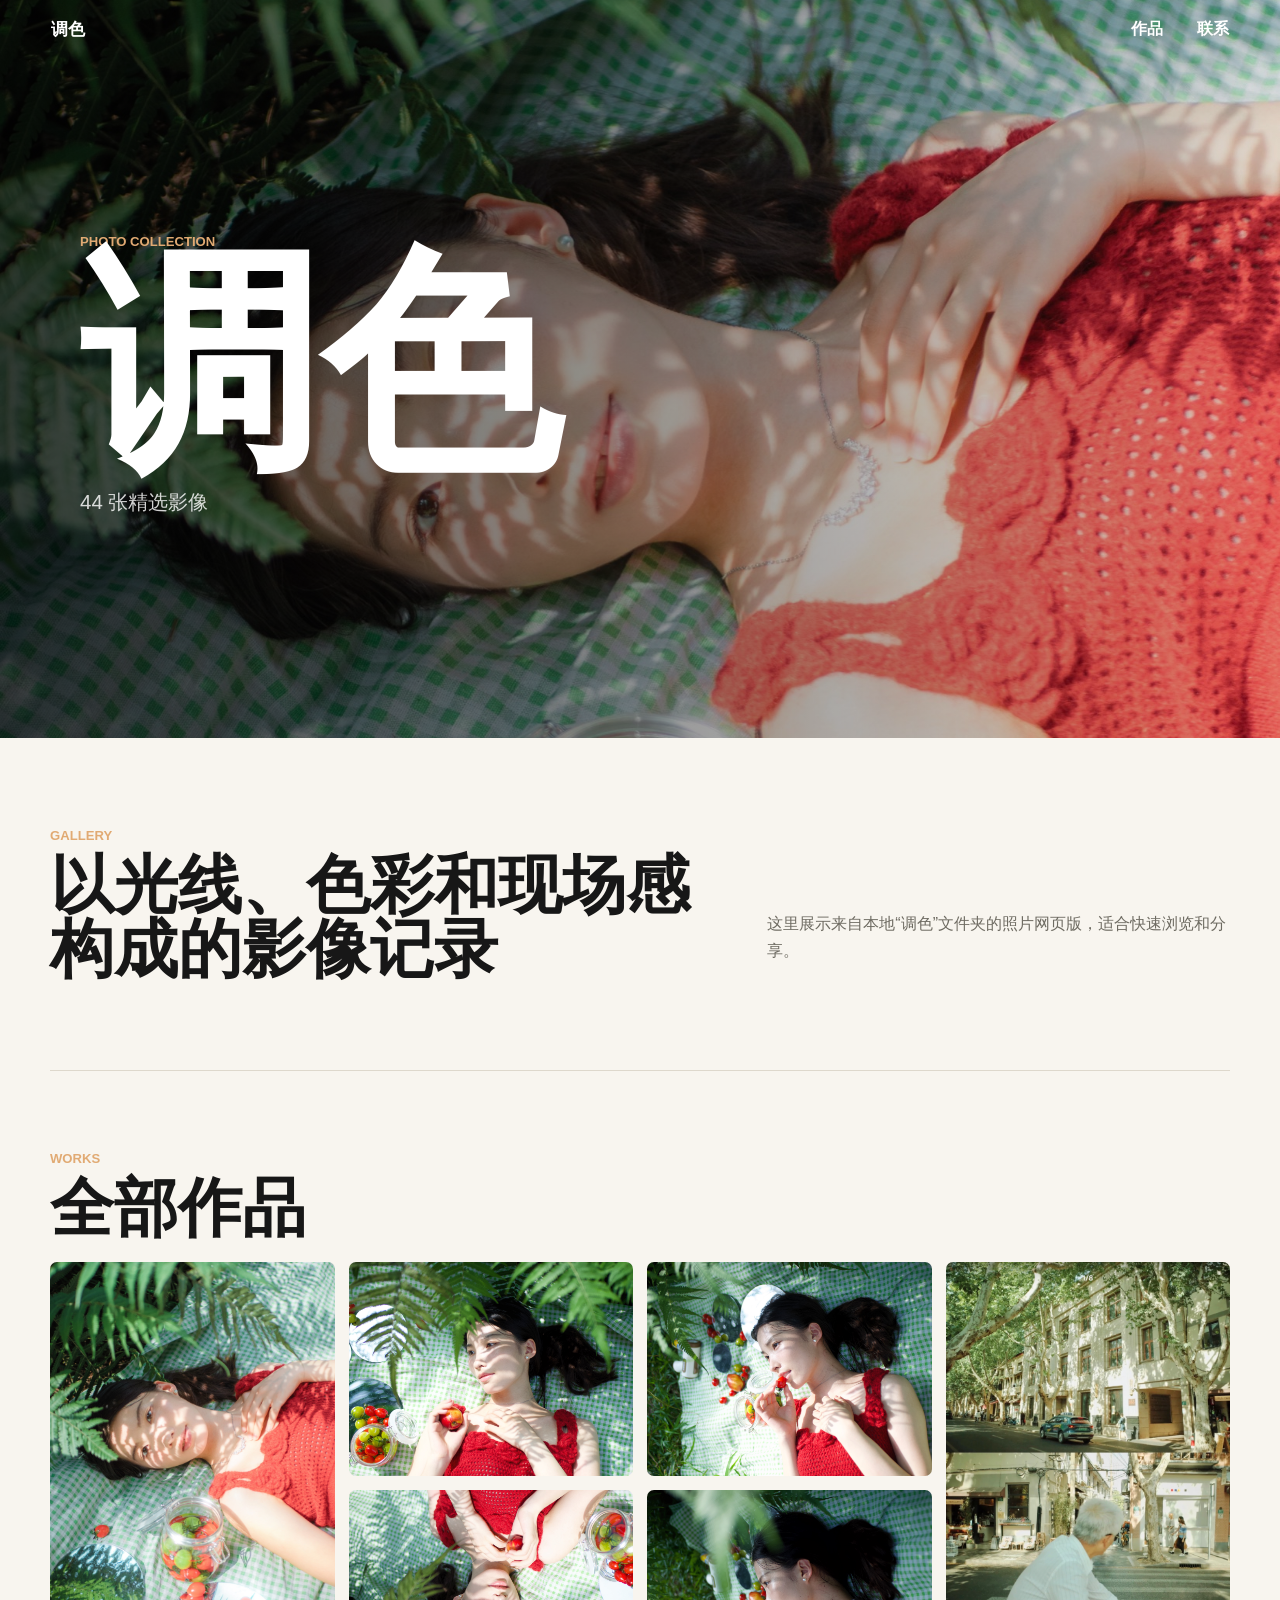
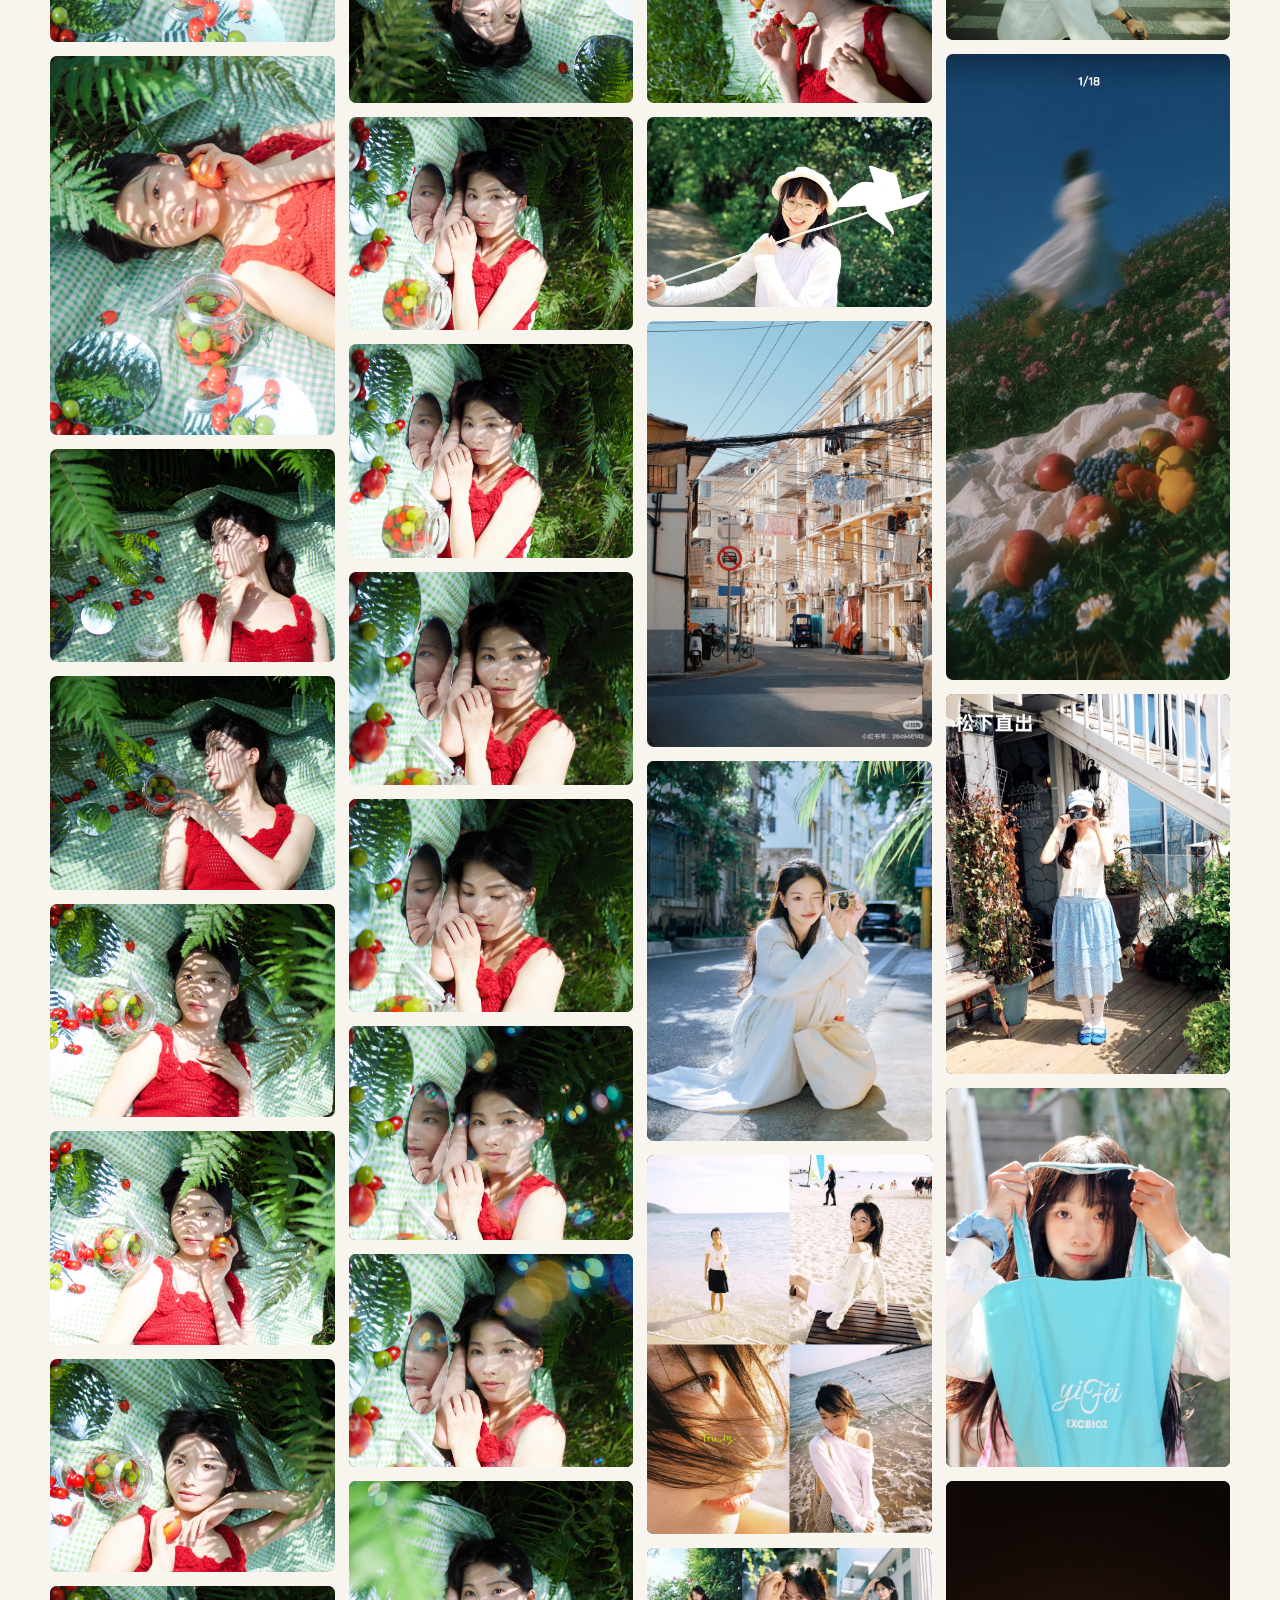
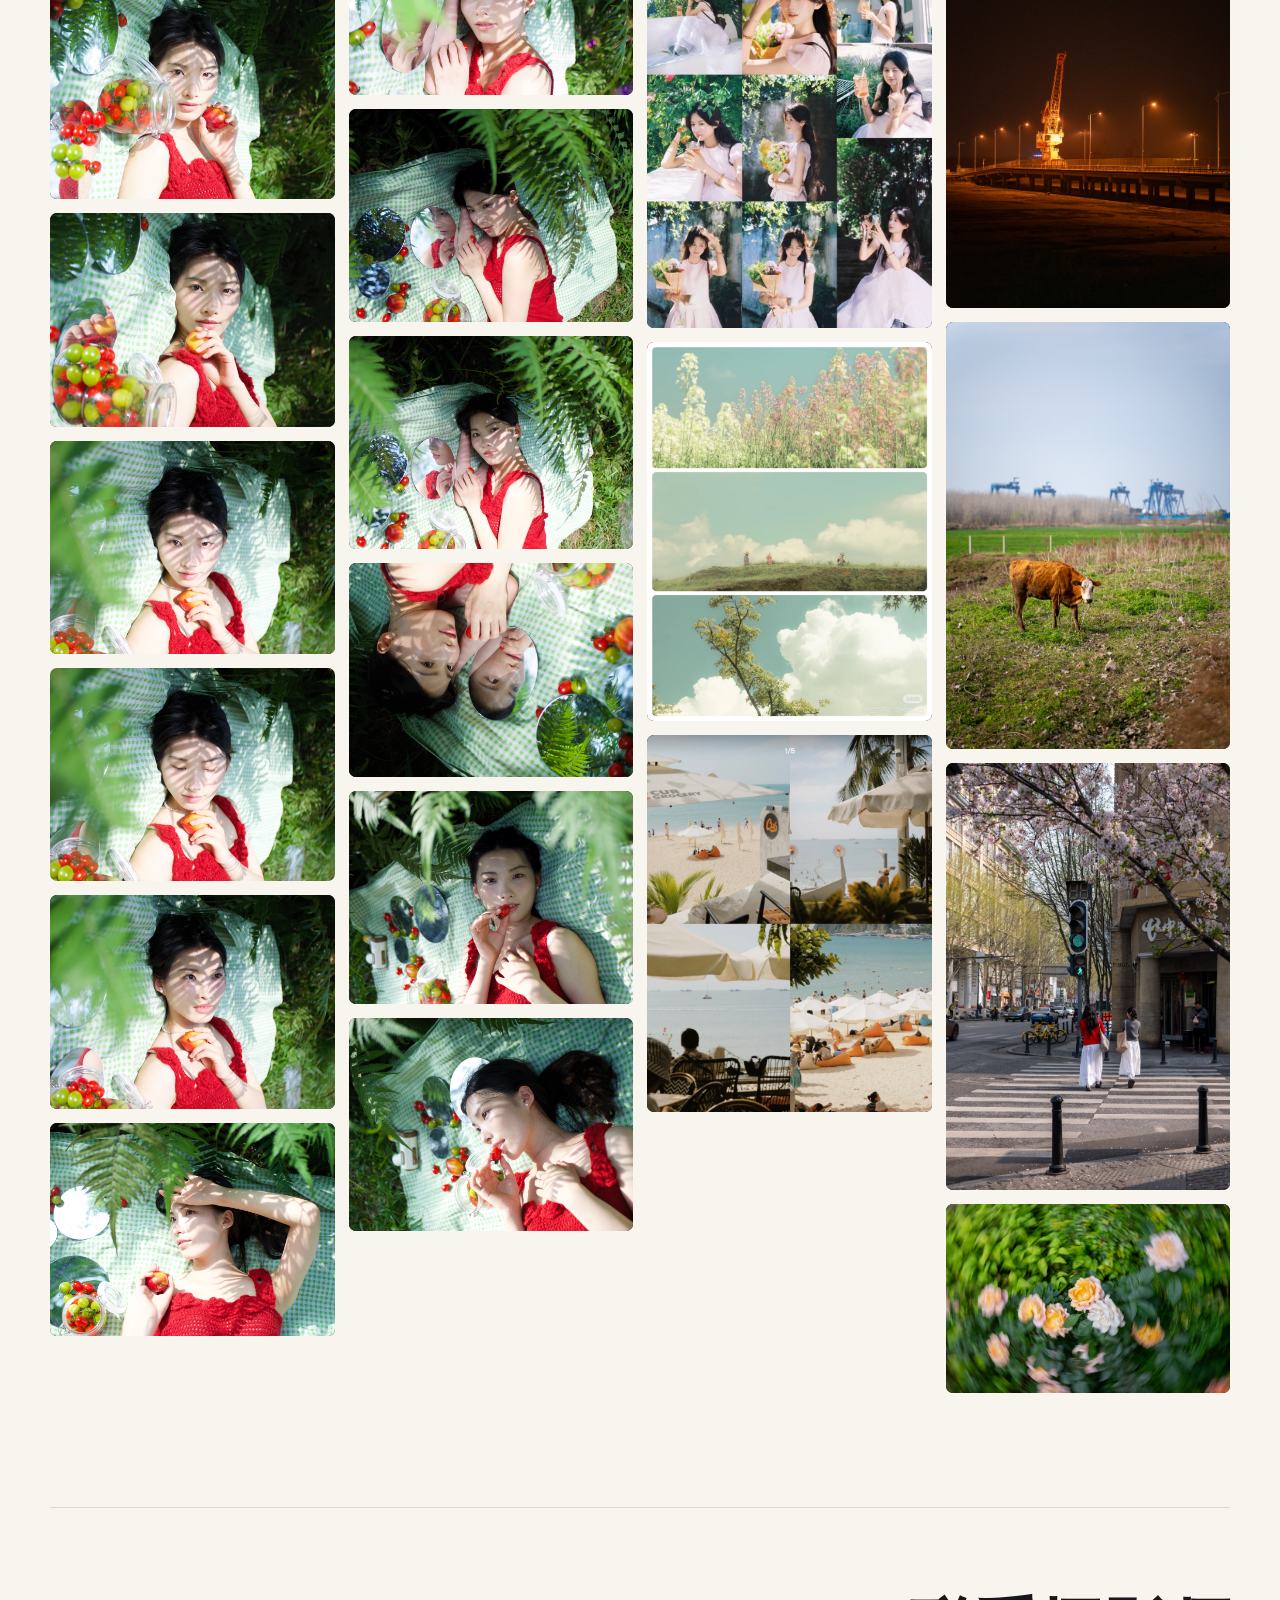
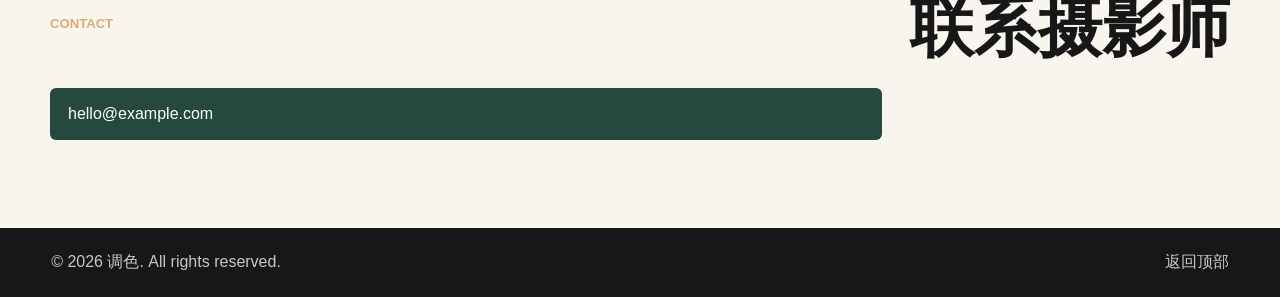
==== index.html @ 472e48ae "Publish tiaose gallery" ====
<!doctype html>
<html lang="zh-CN">
  <head>
    <meta charset="utf-8">
    <meta name="viewport" content="width=device-width, initial-scale=1">
    <meta name="description" content="调色摄影作品相册。">
    <title>调色 | 摄影作品相册</title>
    <link rel="stylesheet" href="style.css">
  </head>
  <body>
    <header class="site-header">
      <a class="brand" href="#top">调色</a>
      <nav aria-label="主导航">
        <a href="#gallery">作品</a>
        <a href="#contact">联系</a>
      </nav>
    </header>

    <main id="top">
      <section class="hero">
        <img src="photos/photo-001.jpg" alt="调色摄影作品封面">
        <div class="hero-overlay"></div>
        <div class="hero-copy">
          <p>Photo Collection</p>
          <h1>调色</h1>
          <span>44 张精选影像</span>
        </div>
      </section>

      <section class="intro">
        <div>
          <p class="kicker">Gallery</p>
          <h2>以光线、色彩和现场感构成的影像记录</h2>
        </div>
        <p>这里展示来自本地“调色”文件夹的照片网页版，适合快速浏览和分享。</p>
      </section>

      <section class="gallery-section" id="gallery" aria-labelledby="gallery-title">
        <div class="section-heading">
          <p class="kicker">Works</p>
          <h2 id="gallery-title">全部作品</h2>
        </div>
        <div class="gallery" data-gallery></div>
      </section>

      <section class="contact" id="contact">
        <p class="kicker">Contact</p>
        <h2>联系摄影师</h2>
        <a href="mailto:hello@example.com">hello@example.com</a>
      </section>
    </main>

    <footer>
      <p>© 2026 调色. All rights reserved.</p>
      <a href="#top">返回顶部</a>
    </footer>

    <dialog class="lightbox" data-lightbox>
      <button class="lightbox-close" type="button" data-close aria-label="关闭">×</button>
      <button class="lightbox-nav lightbox-prev" type="button" data-prev aria-label="上一张">‹</button>
      <img data-lightbox-image src="photos/photo-001.jpg" alt="">
      <button class="lightbox-nav lightbox-next" type="button" data-next aria-label="下一张">›</button>
      <p data-lightbox-caption>作品 01 / 44</p>
    </dialog>

    <script src="script.js"></script>
  </body>
</html>
---- style.css ----
:root {
  --ink: #171717;
  --paper: #f8f5ef;
  --muted: #6e6b62;
  --line: #ded8cc;
  --white: #ffffff;
  --accent: #b45f2a;
  --deep: #25493f;
}

* {
  box-sizing: border-box;
}

html {
  scroll-behavior: smooth;
}

body {
  margin: 0;
  color: var(--ink);
  background: var(--paper);
  font-family: -apple-system, BlinkMacSystemFont, "Segoe UI", "PingFang SC", "Microsoft YaHei", sans-serif;
}

body.is-locked {
  overflow: hidden;
}

img {
  display: block;
  width: 100%;
}

a {
  color: inherit;
  text-decoration: none;
}

.site-header {
  position: fixed;
  top: 0;
  left: 0;
  z-index: 20;
  display: flex;
  align-items: center;
  justify-content: space-between;
  width: 100%;
  padding: 18px clamp(18px, 4vw, 54px);
  color: var(--white);
}

.brand {
  font-size: 1.05rem;
  font-weight: 850;
}

nav {
  display: flex;
  gap: clamp(18px, 3vw, 34px);
  font-weight: 750;
}

.hero {
  position: relative;
  min-height: 82svh;
  overflow: hidden;
  color: var(--white);
  isolation: isolate;
}

.hero img,
.hero-overlay {
  position: absolute;
  inset: 0;
  height: 100%;
}

.hero img {
  z-index: -2;
  object-fit: cover;
  object-position: center 35%;
}

.hero-overlay {
  z-index: -1;
  background: linear-gradient(90deg, rgba(0, 0, 0, 0.72), rgba(0, 0, 0, 0.1));
}

.hero-copy {
  width: min(1120px, calc(100% - 36px));
  margin: 0 auto;
  padding: 26svh 0 80px;
}

.hero-copy p,
.kicker {
  margin: 0 0 10px;
  color: #e1aa73;
  font-size: 0.82rem;
  font-weight: 850;
  letter-spacing: 0;
  text-transform: uppercase;
}

.hero h1 {
  margin: 0;
  font-size: clamp(4.5rem, 19vw, 15rem);
  line-height: 0.88;
  letter-spacing: 0;
}

.hero-copy span {
  display: inline-block;
  margin-top: 18px;
  color: rgba(255, 255, 255, 0.82);
  font-size: clamp(1rem, 2vw, 1.28rem);
}

.intro,
.gallery-section,
.contact {
  width: min(1180px, calc(100% - 36px));
  margin: 0 auto;
}

.intro {
  display: grid;
  grid-template-columns: minmax(0, 0.9fr) minmax(280px, 0.65fr);
  gap: clamp(28px, 6vw, 90px);
  align-items: end;
  padding: clamp(48px, 7vw, 90px) 0;
  border-bottom: 1px solid var(--line);
}

h2 {
  margin: 0;
  font-size: clamp(2rem, 5vw, 4.4rem);
  line-height: 1;
  letter-spacing: 0;
}

.intro > p,
.contact a {
  color: var(--muted);
  font-size: 1rem;
  line-height: 1.7;
}

.section-heading {
  padding: clamp(46px, 7vw, 80px) 0 22px;
}

.gallery {
  columns: 4 220px;
  column-gap: 14px;
  padding-bottom: clamp(54px, 8vw, 100px);
}

.photo {
  display: inline-block;
  width: 100%;
  margin: 0 0 14px;
  padding: 0;
  overflow: hidden;
  background: var(--ink);
  border: 0;
  border-radius: 7px;
  cursor: zoom-in;
}

.photo img {
  height: auto;
  transition: opacity 180ms ease, transform 360ms ease;
}

.photo:hover img,
.photo:focus-visible img {
  opacity: 0.84;
  transform: scale(1.025);
}

.contact {
  display: grid;
  grid-template-columns: minmax(0, 1fr) auto;
  gap: 28px;
  align-items: center;
  padding: clamp(48px, 7vw, 88px) 0;
  border-top: 1px solid var(--line);
}

.contact a {
  padding: 12px 18px;
  color: var(--white);
  background: var(--deep);
  border-radius: 6px;
}

footer {
  display: flex;
  justify-content: space-between;
  gap: 18px;
  padding: 24px clamp(18px, 4vw, 54px);
  color: rgba(255, 255, 255, 0.76);
  background: var(--ink);
}

footer p {
  margin: 0;
}

.lightbox {
  position: fixed;
  inset: 0;
  width: 100%;
  height: 100%;
  max-width: none;
  max-height: none;
  padding: 70px clamp(14px, 4vw, 48px) 40px;
  color: var(--white);
  background: rgba(14, 14, 14, 0.96);
  border: 0;
}

.lightbox::backdrop {
  background: rgba(0, 0, 0, 0.92);
}

.lightbox img {
  width: auto;
  max-width: 100%;
  max-height: 76svh;
  margin: 0 auto;
  object-fit: contain;
  border-radius: 6px;
}

.lightbox p {
  margin: 14px 0 0;
  color: rgba(255, 255, 255, 0.78);
  text-align: center;
}

.lightbox-close,
.lightbox-nav {
  position: absolute;
  display: inline-flex;
  align-items: center;
  justify-content: center;
  color: var(--white);
  background: rgba(255, 255, 255, 0.1);
  border: 1px solid rgba(255, 255, 255, 0.28);
  cursor: pointer;
}

.lightbox-close {
  top: 18px;
  right: 18px;
  width: 44px;
  height: 44px;
  border-radius: 50%;
  font-size: 2rem;
}

.lightbox-nav {
  top: 50%;
  width: 54px;
  height: 54px;
  border-radius: 50%;
  font-size: 3rem;
  transform: translateY(-50%);
}

.lightbox-prev {
  left: 18px;
}

.lightbox-next {
  right: 18px;
}

@media (max-width: 760px) {
  .site-header {
    padding-top: 14px;
  }

  nav {
    gap: 16px;
  }

  .hero {
    min-height: 76svh;
  }

  .hero-copy {
    padding-top: 26svh;
  }

  .intro,
  .contact {
    grid-template-columns: 1fr;
  }

  .contact a {
    display: inline-flex;
    justify-content: center;
  }

  footer {
    display: block;
  }

  footer a {
    display: inline-block;
    margin-top: 8px;
  }
}

@media (max-width: 520px) {
  .hero h1 {
    font-size: clamp(4rem, 25vw, 7rem);
  }

  .lightbox {
    padding-right: 10px;
    padding-left: 10px;
  }

  .lightbox-nav {
    width: 42px;
    height: 42px;
    font-size: 2.3rem;
  }
}
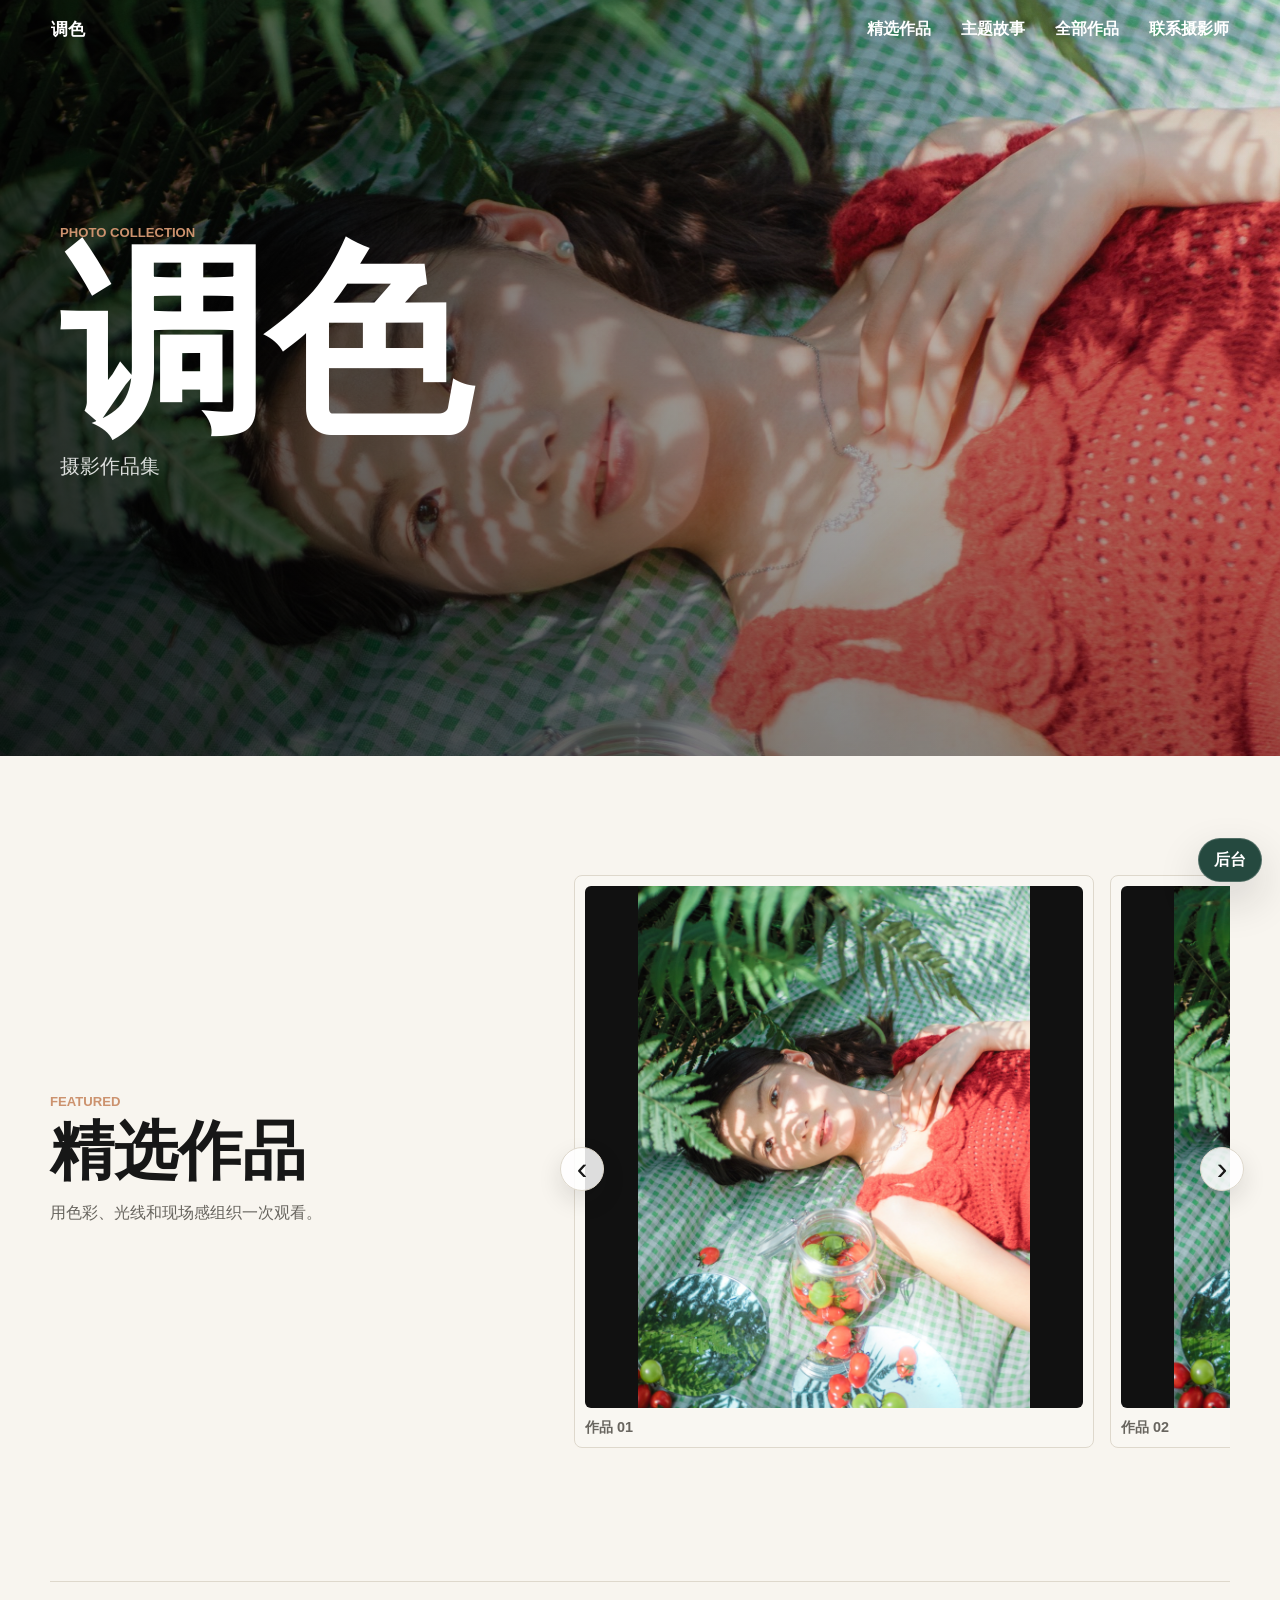
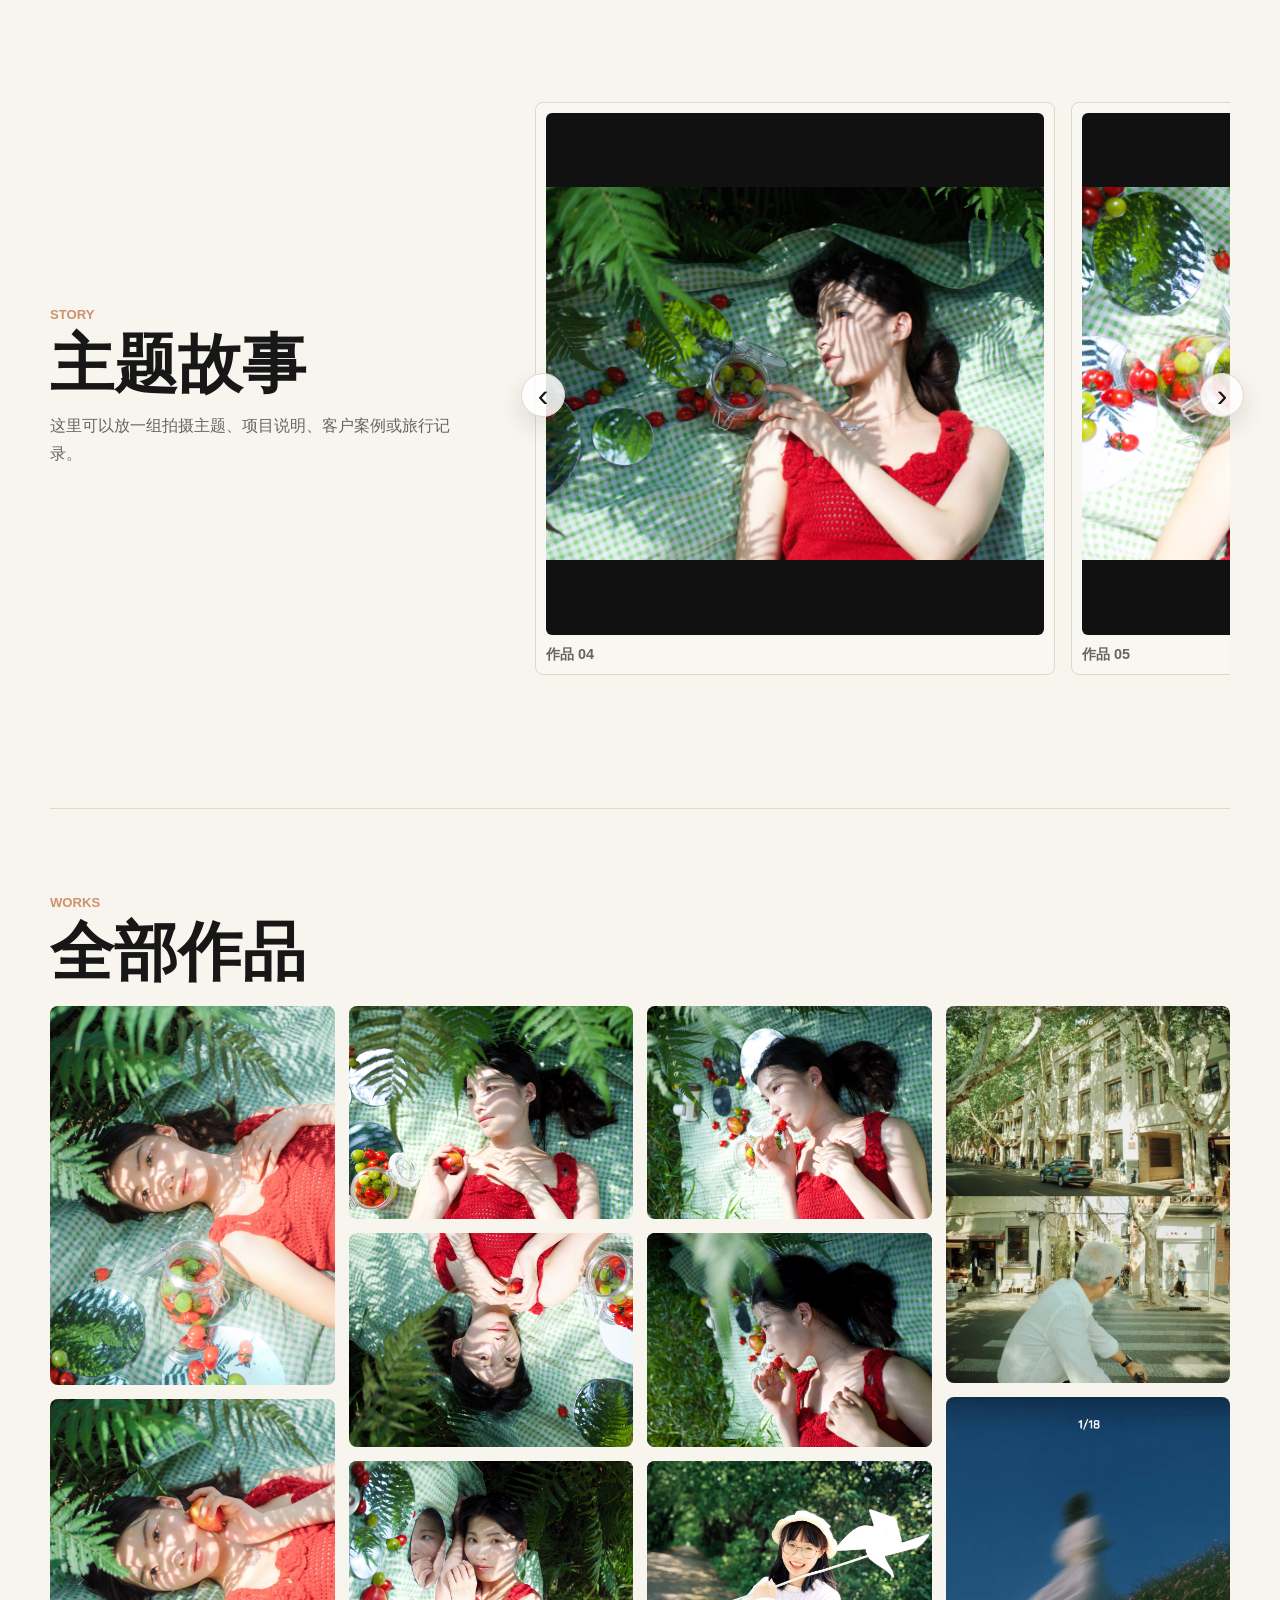
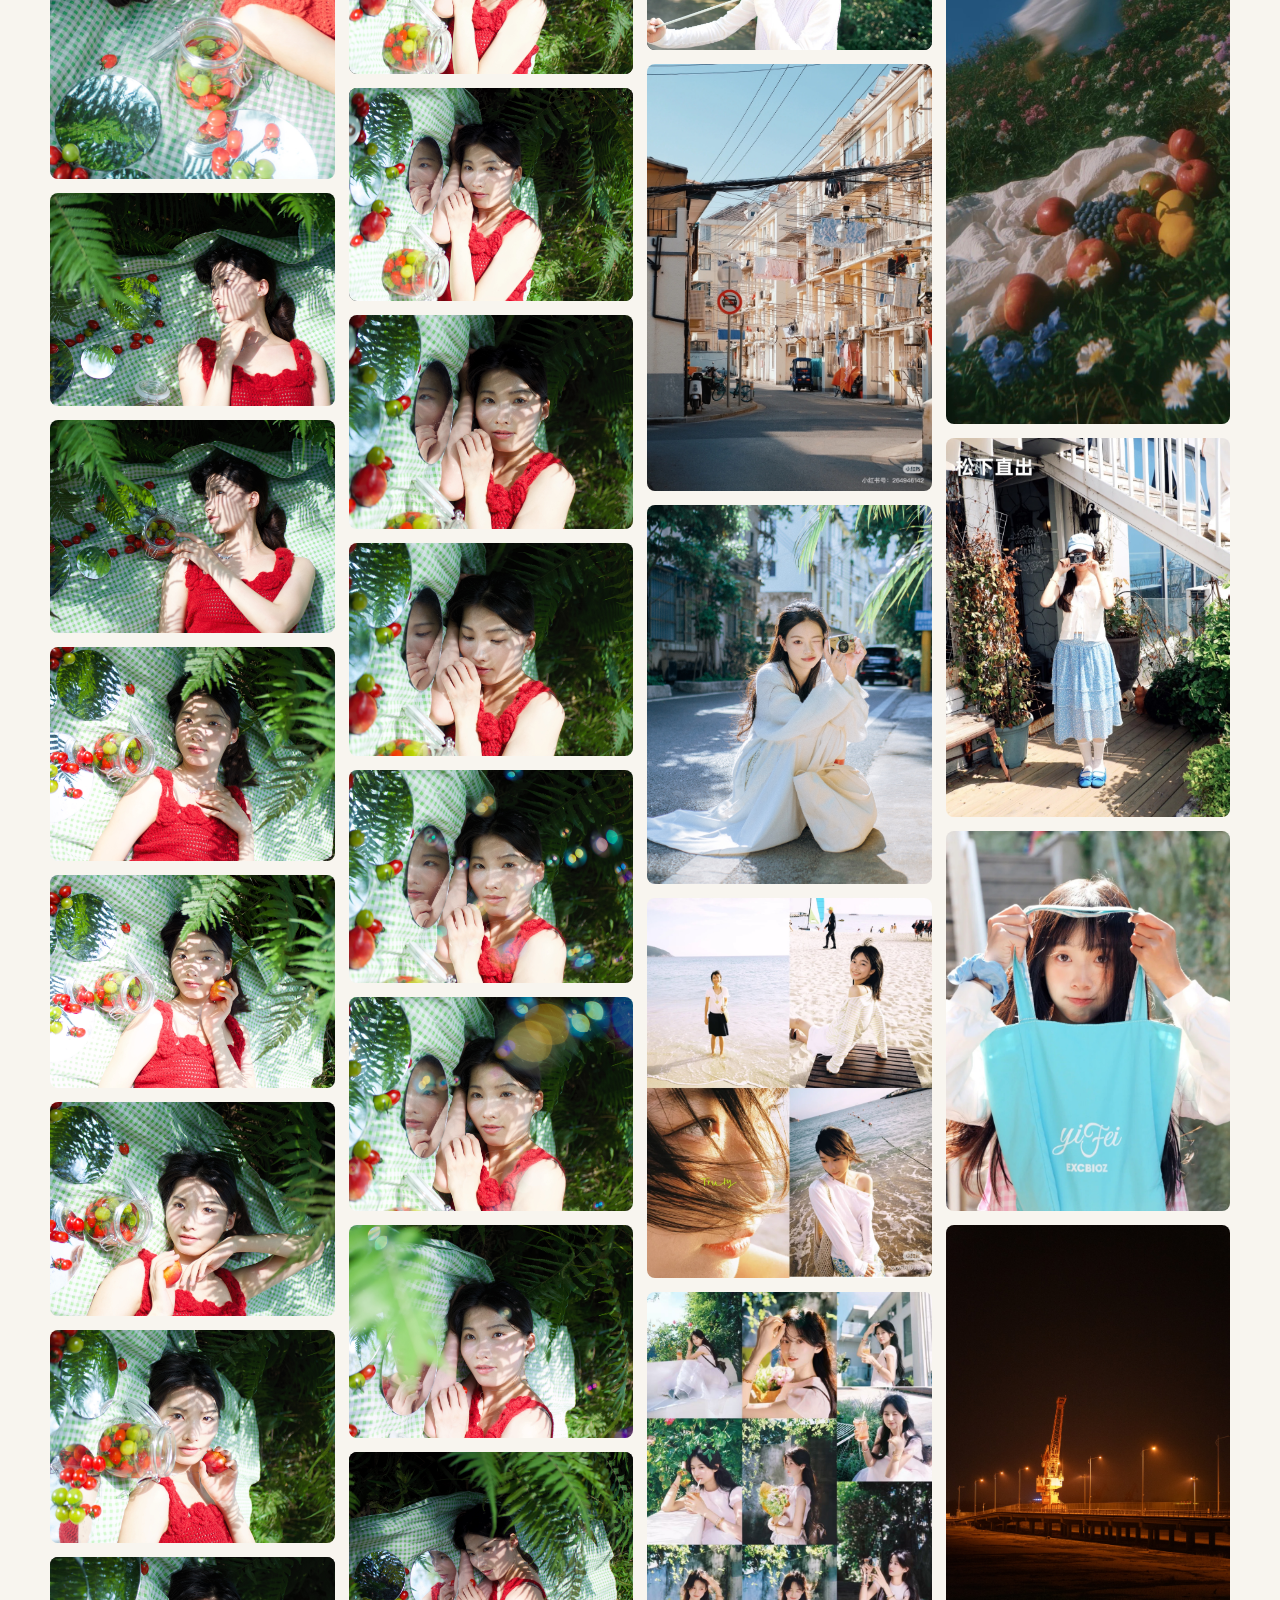
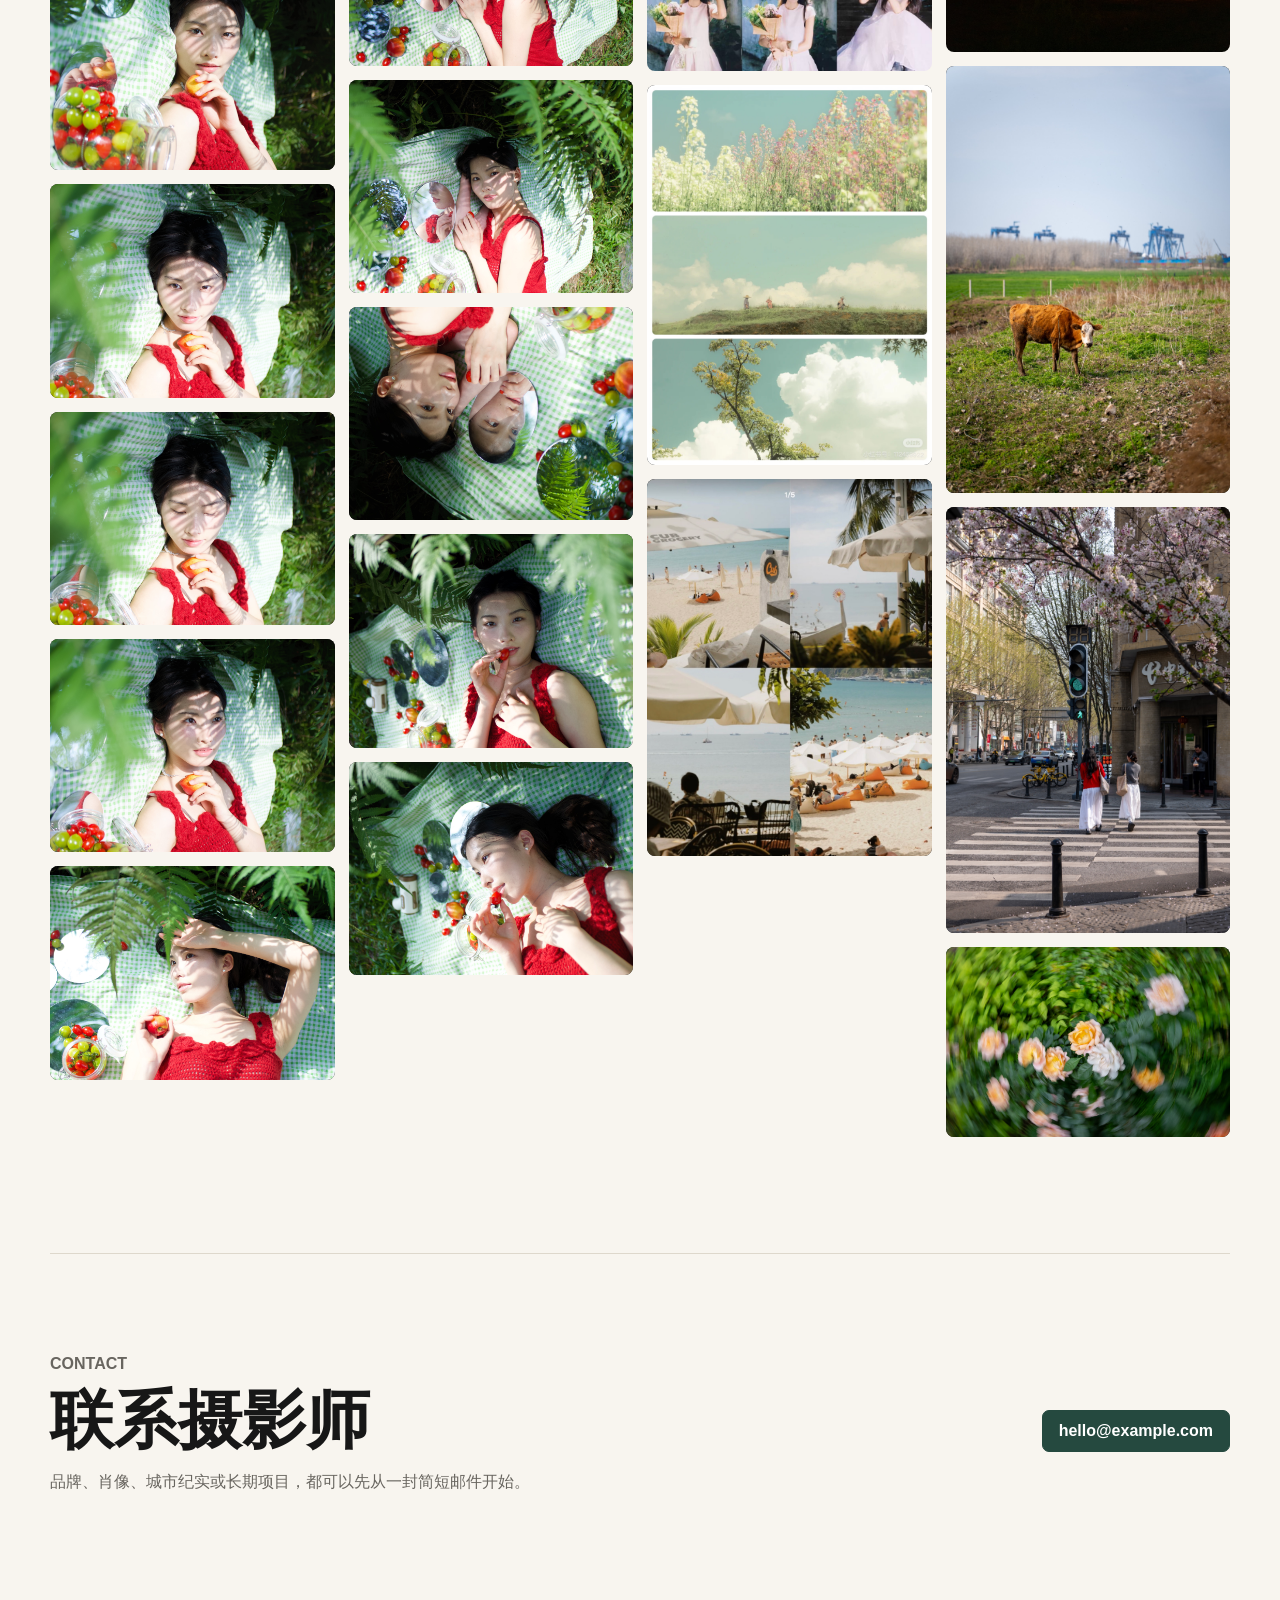
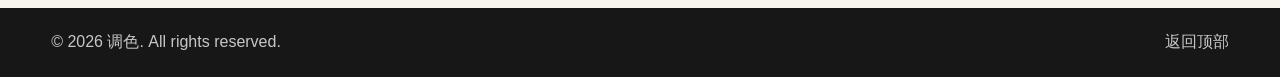
==== commit fd4083db: "Add Decap CMS editing backend" ====
--- a/index.html
+++ b/index.html
@@ -3,66 +3,38 @@
   <head>
     <meta charset="utf-8">
     <meta name="viewport" content="width=device-width, initial-scale=1">
-    <meta name="description" content="调色摄影作品相册。">
-    <title>调色 | 摄影作品相册</title>
+    <meta name="description" content="摄影作品集。">
+    <title>调色 | 摄影作品集</title>
+    <link rel="icon" href="favicon.svg" type="image/svg+xml">
     <link rel="stylesheet" href="style.css">
   </head>
   <body>
-    <header class="site-header">
-      <a class="brand" href="#top">调色</a>
-      <nav aria-label="主导航">
-        <a href="#gallery">作品</a>
-        <a href="#contact">联系</a>
-      </nav>
+    <header class="site-header" data-header>
+      <a class="brand" href="#top" data-brand>调色</a>
+      <nav data-nav aria-label="主导航"></nav>
     </header>
 
     <main id="top">
-      <section class="hero">
-        <img src="photos/photo-001.jpg" alt="调色摄影作品封面">
-        <div class="hero-overlay"></div>
-        <div class="hero-copy">
-          <p>Photo Collection</p>
-          <h1>调色</h1>
-          <span>44 张精选影像</span>
-        </div>
-      </section>
-
-      <section class="intro">
-        <div>
-          <p class="kicker">Gallery</p>
-          <h2>以光线、色彩和现场感构成的影像记录</h2>
-        </div>
-        <p>这里展示来自本地“调色”文件夹的照片网页版，适合快速浏览和分享。</p>
-      </section>
-
-      <section class="gallery-section" id="gallery" aria-labelledby="gallery-title">
-        <div class="section-heading">
-          <p class="kicker">Works</p>
-          <h2 id="gallery-title">全部作品</h2>
-        </div>
-        <div class="gallery" data-gallery></div>
-      </section>
-
-      <section class="contact" id="contact">
-        <p class="kicker">Contact</p>
-        <h2>联系摄影师</h2>
-        <a href="mailto:hello@example.com">hello@example.com</a>
-      </section>
+      <section class="hero" data-hero></section>
+      <div data-sections></div>
     </main>
 
-    <footer>
-      <p>© 2026 调色. All rights reserved.</p>
+    <footer class="site-footer">
+      <p data-footer>© 2026 调色. All rights reserved.</p>
       <a href="#top">返回顶部</a>
     </footer>
 
+    <a class="edit-fab" href="admin/" rel="nofollow">后台</a>
+
     <dialog class="lightbox" data-lightbox>
-      <button class="lightbox-close" type="button" data-close aria-label="关闭">×</button>
+      <button class="lightbox-close" type="button" data-close-lightbox aria-label="关闭">×</button>
       <button class="lightbox-nav lightbox-prev" type="button" data-prev aria-label="上一张">‹</button>
       <img data-lightbox-image src="photos/photo-001.jpg" alt="">
       <button class="lightbox-nav lightbox-next" type="button" data-next aria-label="下一张">›</button>
-      <p data-lightbox-caption>作品 01 / 44</p>
+      <p data-lightbox-caption>作品 01</p>
     </dialog>
 
+    <script src="photos.js"></script>
     <script src="script.js"></script>
   </body>
 </html>
--- a/style.css
+++ b/style.css
@@ -1,11 +1,12 @@
 :root {
   --ink: #171717;
   --paper: #f8f5ef;
-  --muted: #6e6b62;
+  --muted: #68655f;
   --line: #ded8cc;
   --white: #ffffff;
   --accent: #b45f2a;
   --deep: #25493f;
+  --shadow: 0 18px 44px rgba(23, 23, 23, 0.16);
 }
 
 * {
@@ -35,6 +36,13 @@
 a {
   color: inherit;
   text-decoration: none;
+}
+
+button,
+input,
+textarea,
+select {
+  font: inherit;
 }
 
 .site-header {
@@ -48,6 +56,14 @@
   width: 100%;
   padding: 18px clamp(18px, 4vw, 54px);
   color: var(--white);
+  transition: background 180ms ease, color 180ms ease, box-shadow 180ms ease;
+}
+
+.site-header.is-solid {
+  color: var(--ink);
+  background: rgba(248, 245, 239, 0.92);
+  box-shadow: 0 1px 0 rgba(23, 23, 23, 0.08);
+  backdrop-filter: blur(14px);
 }
 
 .brand {
@@ -57,13 +73,15 @@
 
 nav {
   display: flex;
-  gap: clamp(18px, 3vw, 34px);
+  flex-wrap: wrap;
+  justify-content: flex-end;
+  gap: clamp(14px, 2.4vw, 30px);
   font-weight: 750;
 }
 
 .hero {
   position: relative;
-  min-height: 82svh;
+  min-height: 84svh;
   overflow: hidden;
   color: var(--white);
   isolation: isolate;
@@ -84,19 +102,21 @@
 
 .hero-overlay {
   z-index: -1;
-  background: linear-gradient(90deg, rgba(0, 0, 0, 0.72), rgba(0, 0, 0, 0.1));
+  background:
+    linear-gradient(90deg, rgba(0, 0, 0, 0.74), rgba(0, 0, 0, 0.18) 62%, rgba(0, 0, 0, 0.04)),
+    linear-gradient(0deg, rgba(0, 0, 0, 0.38), rgba(0, 0, 0, 0));
 }
 
 .hero-copy {
-  width: min(1120px, calc(100% - 36px));
+  width: min(1160px, calc(100% - 36px));
   margin: 0 auto;
-  padding: 26svh 0 80px;
+  padding: 25svh 0 78px;
 }
 
 .hero-copy p,
 .kicker {
   margin: 0 0 10px;
-  color: #e1aa73;
+  color: color-mix(in srgb, var(--accent) 68%, white);
   font-size: 0.82rem;
   font-weight: 850;
   letter-spacing: 0;
@@ -104,99 +124,245 @@
 }
 
 .hero h1 {
+  max-width: 10ch;
   margin: 0;
-  font-size: clamp(4.5rem, 19vw, 15rem);
-  line-height: 0.88;
+  font-size: clamp(4.3rem, 16vw, 13rem);
+  line-height: 0.9;
   letter-spacing: 0;
 }
 
 .hero-copy span {
   display: inline-block;
+  max-width: 680px;
   margin-top: 18px;
-  color: rgba(255, 255, 255, 0.82);
+  color: rgba(255, 255, 255, 0.84);
   font-size: clamp(1rem, 2vw, 1.28rem);
 }
 
-.intro,
+.content-section,
 .gallery-section,
-.contact {
+.contact-section,
+.story-band {
   width: min(1180px, calc(100% - 36px));
   margin: 0 auto;
 }
 
-.intro {
-  display: grid;
-  grid-template-columns: minmax(0, 0.9fr) minmax(280px, 0.65fr);
-  gap: clamp(28px, 6vw, 90px);
-  align-items: end;
-  padding: clamp(48px, 7vw, 90px) 0;
-  border-bottom: 1px solid var(--line);
-}
-
-h2 {
+.content-section {
+  display: grid;
+  grid-template-columns: minmax(0, 0.75fr) minmax(0, 1.1fr);
+  gap: clamp(26px, 6vw, 78px);
+  align-items: center;
+  padding: clamp(60px, 9vw, 120px) 0;
+}
+
+.section-copy h2,
+.section-heading h2,
+.story-copy h2,
+.contact-section h2 {
   margin: 0;
-  font-size: clamp(2rem, 5vw, 4.4rem);
+  font-size: clamp(2.1rem, 5vw, 4.8rem);
   line-height: 1;
   letter-spacing: 0;
 }
 
-.intro > p,
-.contact a {
+.section-copy p:last-child,
+.section-heading p:last-child,
+.story-copy p:last-child,
+.contact-section p {
   color: var(--muted);
   font-size: 1rem;
-  line-height: 1.7;
-}
-
-.section-heading {
-  padding: clamp(46px, 7vw, 80px) 0 22px;
-}
-
-.gallery {
-  columns: 4 220px;
-  column-gap: 14px;
-  padding-bottom: clamp(54px, 8vw, 100px);
-}
-
-.photo {
-  display: inline-block;
-  width: 100%;
-  margin: 0 0 14px;
+  line-height: 1.75;
+}
+
+.rail-card,
+.photo-card {
   padding: 0;
   overflow: hidden;
   background: var(--ink);
   border: 0;
-  border-radius: 7px;
+  border-radius: 8px;
   cursor: zoom-in;
 }
 
-.photo img {
+.story-band {
+  display: grid;
+  grid-template-columns: minmax(0, 0.74fr) minmax(0, 1.26fr);
+  gap: clamp(28px, 6vw, 82px);
+  align-items: center;
+  padding: clamp(60px, 9vw, 120px) 0;
+  border-top: 1px solid var(--line);
+}
+
+.rail-shell {
+  position: relative;
+  min-width: 0;
+}
+
+.image-rail {
+  display: flex;
+  gap: 16px;
+  min-width: 0;
+  padding: 4px 0 18px;
+  overflow-x: auto;
+  overscroll-behavior-x: contain;
+  scroll-padding-inline: 2px;
+  scroll-snap-type: x mandatory;
+  scrollbar-color: var(--accent) transparent;
+}
+
+.rail-card {
+  position: relative;
+  flex: 0 0 min(82vw, 520px);
+  display: grid;
+  gap: 10px;
+  align-content: start;
+  padding: 10px;
+  color: var(--ink);
+  background: color-mix(in srgb, var(--paper) 82%, white);
+  border: 1px solid var(--line);
+  scroll-snap-align: start;
+  text-align: left;
+}
+
+.rail-card img {
+  height: min(58vh, 560px);
+  min-height: 360px;
+  object-fit: contain;
+  background: #111;
+  border-radius: 6px;
+  transition: opacity 180ms ease, transform 360ms ease;
+}
+
+.rail-card span {
+  overflow: hidden;
+  color: var(--muted);
+  font-size: 0.9rem;
+  font-weight: 800;
+  text-overflow: ellipsis;
+  white-space: nowrap;
+}
+
+.rail-arrow {
+  position: absolute;
+  top: calc(50% - 22px);
+  z-index: 2;
+  display: inline-flex;
+  align-items: center;
+  justify-content: center;
+  width: 44px;
+  height: 44px;
+  color: var(--ink);
+  background: rgba(255, 255, 255, 0.86);
+  border: 1px solid var(--line);
+  border-radius: 50%;
+  box-shadow: 0 10px 24px rgba(23, 23, 23, 0.12);
+  cursor: pointer;
+  font-size: 2rem;
+}
+
+.rail-left {
+  left: -14px;
+}
+
+.rail-right {
+  right: -14px;
+}
+
+.photo-card img {
+  height: 100%;
+  object-fit: cover;
+  transition: opacity 180ms ease, transform 360ms ease;
+}
+
+.rail-card:hover img,
+.photo-card:hover img {
+  opacity: 0.84;
+  transform: scale(1.012);
+}
+
+.section-heading {
+  padding: clamp(48px, 7vw, 86px) 0 22px;
+}
+
+.gallery-section {
+  border-top: 1px solid var(--line);
+}
+
+.gallery-grid {
+  padding-bottom: clamp(56px, 8vw, 108px);
+}
+
+.gallery-section.masonry .gallery-grid {
+  columns: 4 220px;
+  column-gap: 14px;
+}
+
+.gallery-section.masonry .photo-card {
+  display: inline-block;
+  width: 100%;
+  margin: 0 0 14px;
+}
+
+.gallery-section.masonry .photo-card img {
   height: auto;
-  transition: opacity 180ms ease, transform 360ms ease;
-}
-
-.photo:hover img,
-.photo:focus-visible img {
-  opacity: 0.84;
-  transform: scale(1.025);
-}
-
-.contact {
+}
+
+.gallery-section.grid .gallery-grid {
+  display: grid;
+  grid-template-columns: repeat(4, minmax(0, 1fr));
+  gap: 14px;
+}
+
+.gallery-section.grid .photo-card img {
+  aspect-ratio: 4 / 5;
+}
+
+.gallery-section.magazine .gallery-grid {
+  display: grid;
+  grid-template-columns: repeat(3, minmax(0, 1fr));
+  gap: 14px;
+}
+
+.gallery-section.magazine .photo-card:nth-child(6n + 1),
+.gallery-section.magazine .photo-card:nth-child(6n + 5) {
+  grid-row: span 2;
+}
+
+.gallery-section.magazine .photo-card img {
+  min-height: 280px;
+}
+
+.contact-section {
   display: grid;
   grid-template-columns: minmax(0, 1fr) auto;
   gap: 28px;
   align-items: center;
-  padding: clamp(48px, 7vw, 88px) 0;
+  padding: clamp(54px, 8vw, 96px) 0;
   border-top: 1px solid var(--line);
 }
 
-.contact a {
-  padding: 12px 18px;
+.contact-section a,
+.button {
+  display: inline-flex;
+  align-items: center;
+  justify-content: center;
+  min-height: 42px;
+  padding: 0 16px;
   color: var(--white);
   background: var(--deep);
-  border-radius: 6px;
-}
-
-footer {
+  border: 1px solid var(--deep);
+  border-radius: 7px;
+  cursor: pointer;
+  font-weight: 800;
+}
+
+.button.ghost {
+  color: var(--ink);
+  background: var(--white);
+  border-color: var(--line);
+}
+
+.site-footer {
   display: flex;
   justify-content: space-between;
   gap: 18px;
@@ -205,8 +371,366 @@
   background: var(--ink);
 }
 
-footer p {
+.site-footer p {
   margin: 0;
+}
+
+.edit-fab {
+  position: fixed;
+  right: 18px;
+  bottom: 18px;
+  z-index: 30;
+  display: inline-flex;
+  align-items: center;
+  justify-content: center;
+  min-width: 64px;
+  min-height: 44px;
+  color: var(--white);
+  background: var(--deep);
+  border: 1px solid rgba(255, 255, 255, 0.2);
+  border-radius: 999px;
+  box-shadow: var(--shadow);
+  cursor: pointer;
+  font-weight: 850;
+}
+
+.editor,
+.picker,
+.lightbox {
+  border: 0;
+}
+
+.editor {
+  width: min(1180px, calc(100% - 22px));
+  height: min(820px, calc(100svh - 22px));
+  padding: 0;
+  background: var(--paper);
+  border-radius: 10px;
+}
+
+.editor::backdrop,
+.picker::backdrop,
+.lightbox::backdrop {
+  background: rgba(0, 0, 0, 0.62);
+}
+
+.editor-shell {
+  display: grid;
+  grid-template-rows: auto minmax(0, 1fr) auto;
+  height: 100%;
+}
+
+.editor-header,
+.picker header {
+  display: flex;
+  align-items: center;
+  justify-content: space-between;
+  padding: 18px 20px;
+  border-bottom: 1px solid var(--line);
+}
+
+.editor-header p,
+.picker header p {
+  margin: 0 0 4px;
+  color: var(--muted);
+  font-size: 0.84rem;
+  font-weight: 800;
+}
+
+.editor-header h2,
+.picker header h2 {
+  margin: 0;
+  font-size: 1.55rem;
+  line-height: 1;
+}
+
+.editor-header button,
+.picker header button {
+  width: 38px;
+  height: 38px;
+  border: 1px solid var(--line);
+  border-radius: 50%;
+  background: var(--white);
+  cursor: pointer;
+  font-size: 1.6rem;
+}
+
+.builder-body {
+  display: grid;
+  grid-template-columns: 280px minmax(0, 1fr);
+  min-height: 0;
+  background: #f1eee8;
+}
+
+.builder-sidebar {
+  display: grid;
+  align-content: start;
+  gap: 6px;
+  min-height: 0;
+  padding: 14px;
+  overflow: auto;
+  background: var(--white);
+  border-right: 1px solid var(--line);
+}
+
+.builder-label {
+  margin: 16px 8px 5px;
+  color: var(--muted);
+  font-size: 0.72rem;
+  font-weight: 900;
+  letter-spacing: 0;
+  text-transform: uppercase;
+}
+
+.builder-section-list {
+  display: grid;
+  gap: 6px;
+}
+
+.builder-item,
+.builder-add button {
+  width: 100%;
+  min-height: 42px;
+  padding: 9px 10px;
+  color: var(--ink);
+  background: transparent;
+  border: 1px solid transparent;
+  border-radius: 7px;
+  cursor: pointer;
+  text-align: left;
+  font-weight: 850;
+}
+
+.builder-item {
+  display: grid;
+  gap: 2px;
+}
+
+.builder-item small {
+  color: var(--muted);
+  font-size: 0.72rem;
+  font-weight: 750;
+}
+
+.builder-item:hover,
+.builder-add button:hover {
+  background: #f6f3ee;
+}
+
+.builder-item.is-active {
+  color: var(--white);
+  background: var(--deep);
+  border-color: var(--deep);
+}
+
+.builder-item.is-active small {
+  color: rgba(255, 255, 255, 0.76);
+}
+
+.builder-add {
+  display: grid;
+  gap: 6px;
+  padding: 8px;
+  background: #f7f4ef;
+  border: 1px dashed var(--line);
+  border-radius: 8px;
+}
+
+.builder-add button {
+  min-height: 36px;
+  background: var(--white);
+  border-color: var(--line);
+}
+
+.builder-panel {
+  display: grid;
+  align-content: start;
+  gap: 14px;
+  min-height: 0;
+  padding: 22px;
+  overflow: auto;
+}
+
+.panel-title {
+  display: grid;
+  gap: 4px;
+  padding: 4px 2px;
+}
+
+.panel-title p {
+  margin: 0;
+  color: var(--muted);
+  font-size: 0.78rem;
+  font-weight: 900;
+  text-transform: uppercase;
+}
+
+.panel-title h3 {
+  margin: 0;
+  font-size: 1.45rem;
+  line-height: 1.15;
+}
+
+.editor-card {
+  display: grid;
+  gap: 12px;
+  padding: 16px;
+  background: var(--white);
+  border: 1px solid var(--line);
+  border-radius: 8px;
+}
+
+.editor-card h3 {
+  margin: 0;
+  font-size: 1.08rem;
+}
+
+.editor-card p {
+  margin: 0;
+  color: var(--muted);
+  line-height: 1.65;
+}
+
+.editor-card pre {
+  margin: 0;
+  padding: 12px;
+  overflow: auto;
+  background: #efebe4;
+  border-radius: 7px;
+}
+
+.editor-card label {
+  display: grid;
+  gap: 6px;
+}
+
+.editor-card span {
+  color: var(--muted);
+  font-size: 0.85rem;
+  font-weight: 800;
+}
+
+.editor-card input,
+.editor-card textarea,
+.editor-card select {
+  width: 100%;
+  min-height: 40px;
+  padding: 8px 10px;
+  color: var(--ink);
+  background: var(--paper);
+  border: 1px solid var(--line);
+  border-radius: 7px;
+}
+
+.editor-card textarea {
+  min-height: 86px;
+  resize: vertical;
+}
+
+.section-tools,
+.editor-actions {
+  display: flex;
+  flex-wrap: wrap;
+  gap: 10px;
+}
+
+.editor-actions {
+  justify-content: flex-end;
+  padding: 14px 18px;
+  border-top: 1px solid var(--line);
+}
+
+.button.danger {
+  color: #9b1c1c;
+  background: #fff7f6;
+  border-color: #efc5c0;
+}
+
+.section-tools {
+  padding: 0 2px;
+}
+
+.selected-count {
+  color: var(--muted);
+  font-size: 0.9rem;
+}
+
+.photo-admin-grid,
+.picker-grid {
+  display: grid;
+  grid-template-columns: repeat(auto-fill, minmax(132px, 1fr));
+  gap: 10px;
+}
+
+.photo-admin-grid article,
+.picker-grid button {
+  display: grid;
+  gap: 6px;
+  padding: 8px;
+  background: var(--white);
+  border: 1px solid var(--line);
+  border-radius: 8px;
+}
+
+.photo-admin-grid img,
+.picker-grid img {
+  aspect-ratio: 1;
+  object-fit: cover;
+  border-radius: 6px;
+}
+
+.photo-admin-grid input {
+  width: 100%;
+  min-height: 34px;
+  border: 1px solid var(--line);
+  border-radius: 6px;
+}
+
+.picker {
+  width: min(980px, calc(100% - 22px));
+  height: min(760px, calc(100svh - 22px));
+  padding: 0;
+  background: var(--paper);
+  border-radius: 10px;
+}
+
+.picker-shell {
+  display: grid;
+  grid-template-rows: auto minmax(0, 1fr) auto;
+  height: 100%;
+}
+
+.picker-grid {
+  align-content: start;
+  min-height: 0;
+  padding: 16px;
+  overflow: auto;
+}
+
+.picker-grid button {
+  cursor: pointer;
+  text-align: left;
+}
+
+.picker-grid button.is-selected {
+  border-color: var(--deep);
+  box-shadow: 0 0 0 3px color-mix(in srgb, var(--deep) 18%, transparent);
+}
+
+.picker-grid span {
+  overflow: hidden;
+  color: var(--muted);
+  font-size: 0.82rem;
+  text-overflow: ellipsis;
+  white-space: nowrap;
+}
+
+.picker footer {
+  display: flex;
+  justify-content: flex-end;
+  gap: 10px;
+  padding: 14px 16px;
+  border-top: 1px solid var(--line);
 }
 
 .lightbox {
@@ -219,11 +743,6 @@
   padding: 70px clamp(14px, 4vw, 48px) 40px;
   color: var(--white);
   background: rgba(14, 14, 14, 0.96);
-  border: 0;
-}
-
-.lightbox::backdrop {
-  background: rgba(0, 0, 0, 0.92);
 }
 
 .lightbox img {
@@ -279,13 +798,69 @@
   right: 18px;
 }
 
-@media (max-width: 760px) {
+@media (max-width: 860px) {
+  .content-section,
+  .story-band,
+  .contact-section {
+    grid-template-columns: 1fr;
+  }
+
+  .rail-card {
+    flex-basis: min(86vw, 460px);
+  }
+
+  .rail-card img {
+    min-height: 300px;
+  }
+
+  .gallery-section.grid .gallery-grid,
+  .gallery-section.magazine .gallery-grid {
+    grid-template-columns: repeat(2, minmax(0, 1fr));
+  }
+
+  .builder-body {
+    grid-template-columns: 1fr;
+    grid-template-rows: auto minmax(0, 1fr);
+  }
+
+  .builder-sidebar {
+    display: flex;
+    gap: 8px;
+    overflow-x: auto;
+    border-right: 0;
+    border-bottom: 1px solid var(--line);
+  }
+
+  .builder-item,
+  .builder-add button {
+    flex: 0 0 auto;
+    width: auto;
+    min-width: 116px;
+    text-align: center;
+  }
+
+  .builder-label,
+  .builder-section-list,
+  .builder-add {
+    flex: 0 0 auto;
+  }
+
+  .builder-section-list,
+  .builder-add {
+    display: flex;
+  }
+}
+
+@media (max-width: 560px) {
   .site-header {
+    align-items: flex-start;
     padding-top: 14px;
   }
 
   nav {
-    gap: 16px;
+    max-width: 220px;
+    gap: 9px 14px;
+    font-size: 0.86rem;
   }
 
   .hero {
@@ -296,39 +871,48 @@
     padding-top: 26svh;
   }
 
-  .intro,
-  .contact {
+  .hero h1 {
+    font-size: clamp(4rem, 25vw, 7rem);
+  }
+
+  .gallery-section.grid .gallery-grid,
+  .gallery-section.magazine .gallery-grid {
     grid-template-columns: 1fr;
   }
 
-  .contact a {
-    display: inline-flex;
+  .gallery-section.magazine .photo-card:nth-child(6n + 1),
+  .gallery-section.magazine .photo-card:nth-child(6n + 5) {
+    grid-column: auto;
+    grid-row: auto;
+  }
+
+  .rail-arrow {
+    display: none;
+  }
+
+  .rail-card {
+    flex-basis: calc(100vw - 46px);
+  }
+
+  .rail-card img {
+    height: 430px;
+    min-height: 0;
+  }
+
+  .builder-panel {
+    padding: 16px;
+  }
+
+  .contact-section a {
     justify-content: center;
   }
 
-  footer {
+  .site-footer {
     display: block;
   }
 
-  footer a {
+  .site-footer a {
     display: inline-block;
     margin-top: 8px;
   }
 }
-
-@media (max-width: 520px) {
-  .hero h1 {
-    font-size: clamp(4rem, 25vw, 7rem);
-  }
-
-  .lightbox {
-    padding-right: 10px;
-    padding-left: 10px;
-  }
-
-  .lightbox-nav {
-    width: 42px;
-    height: 42px;
-    font-size: 2.3rem;
-  }
-}
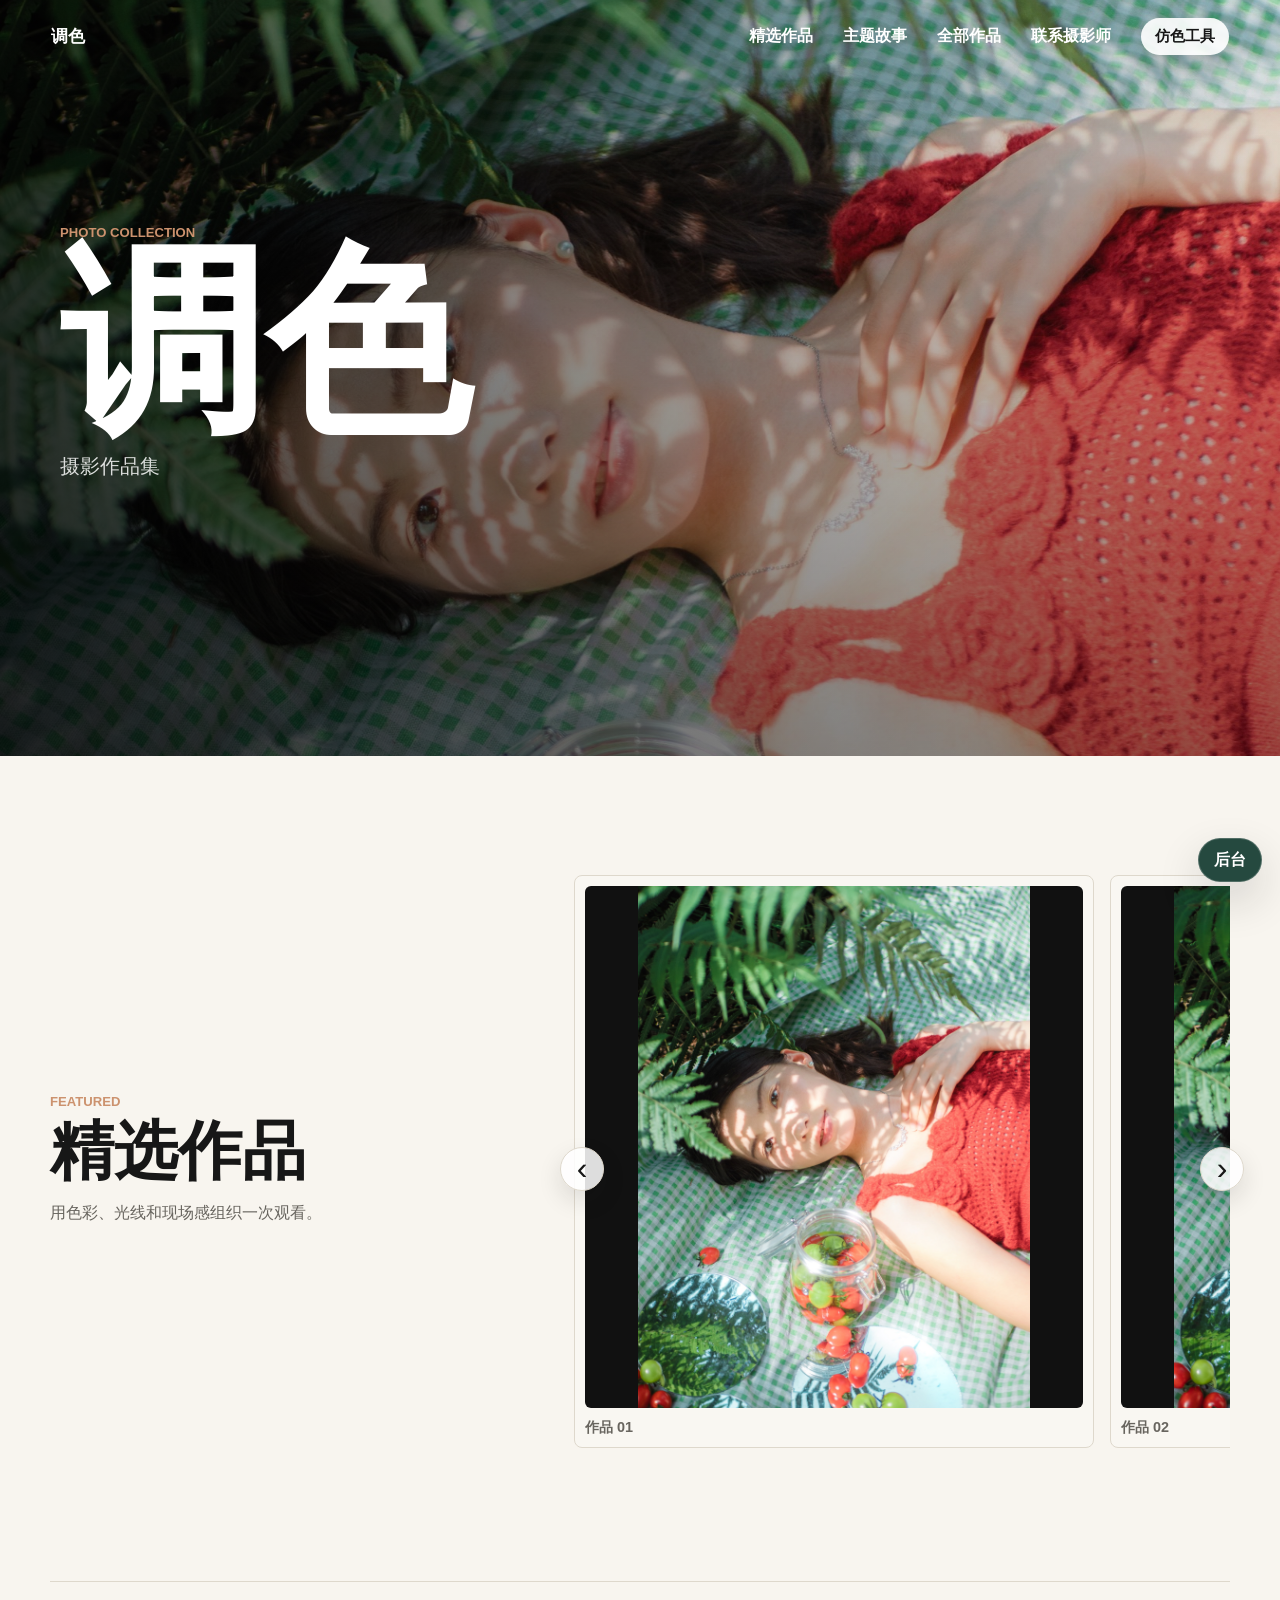
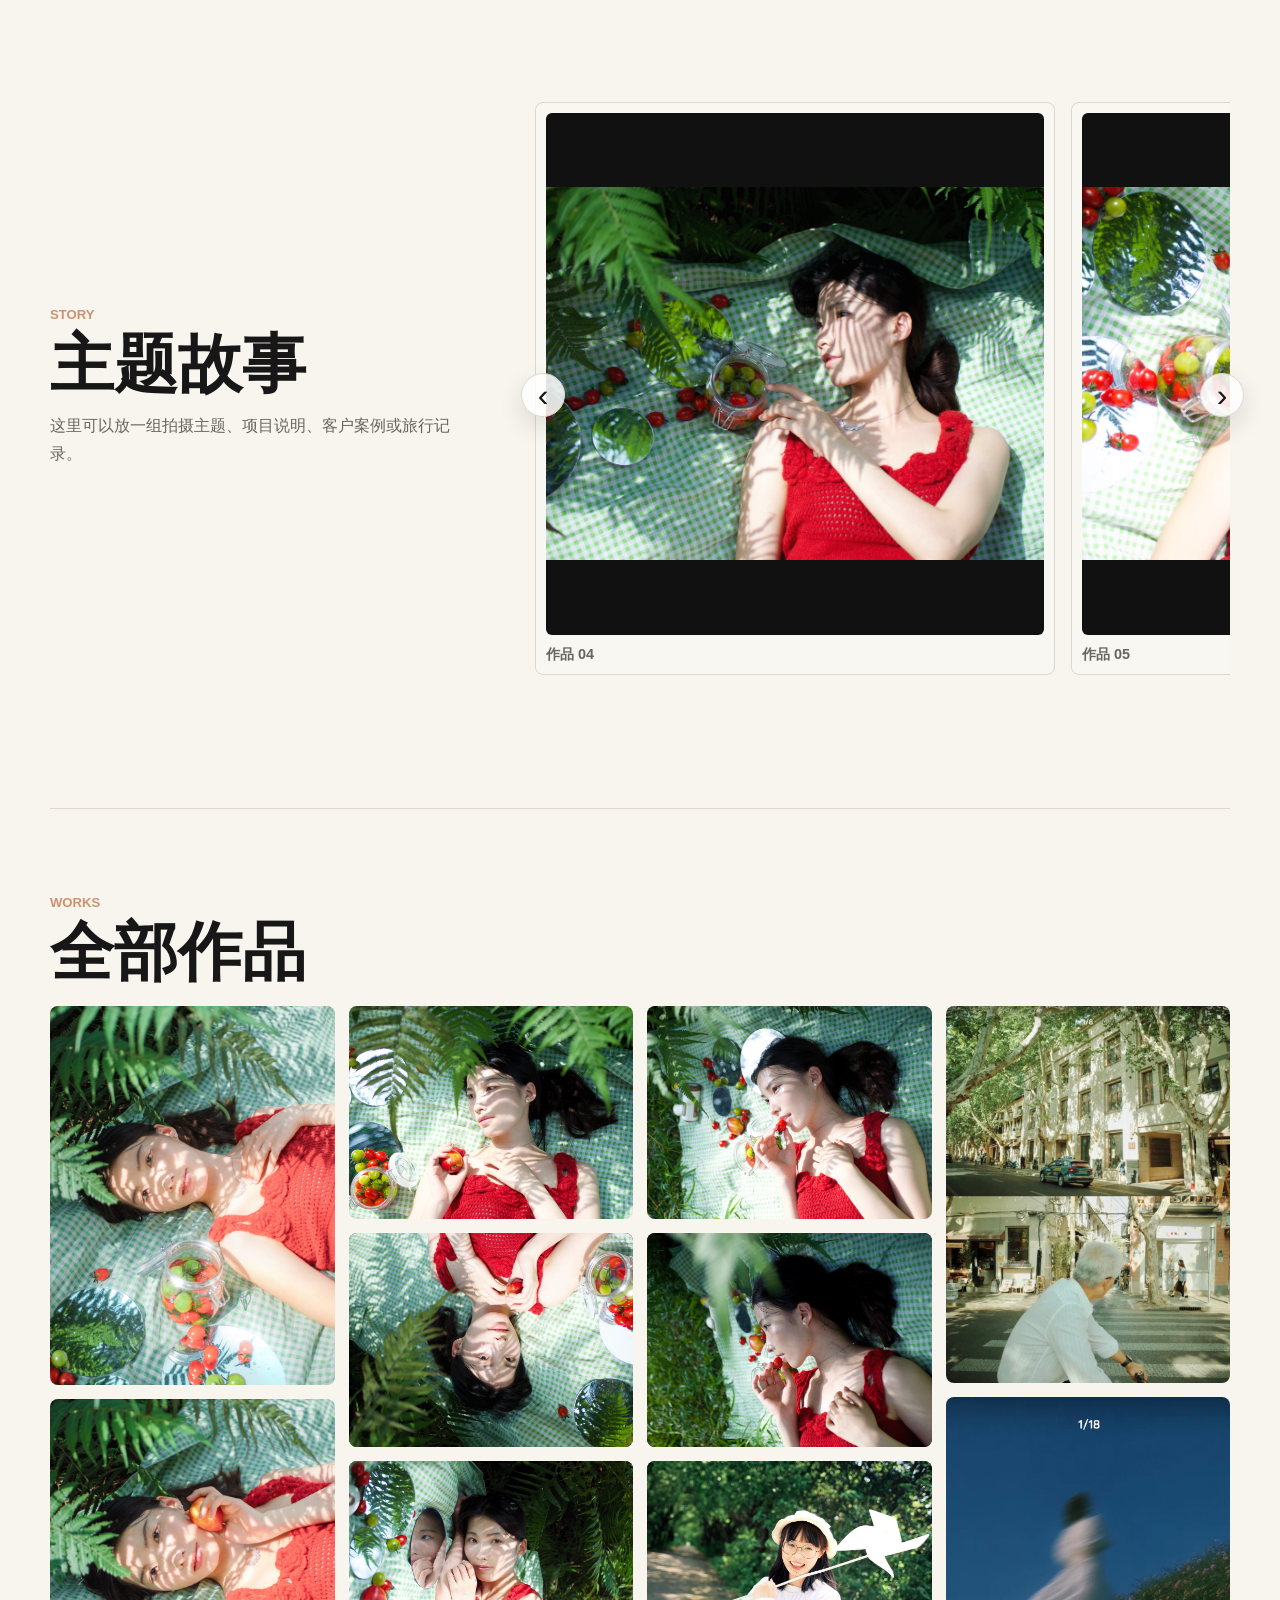
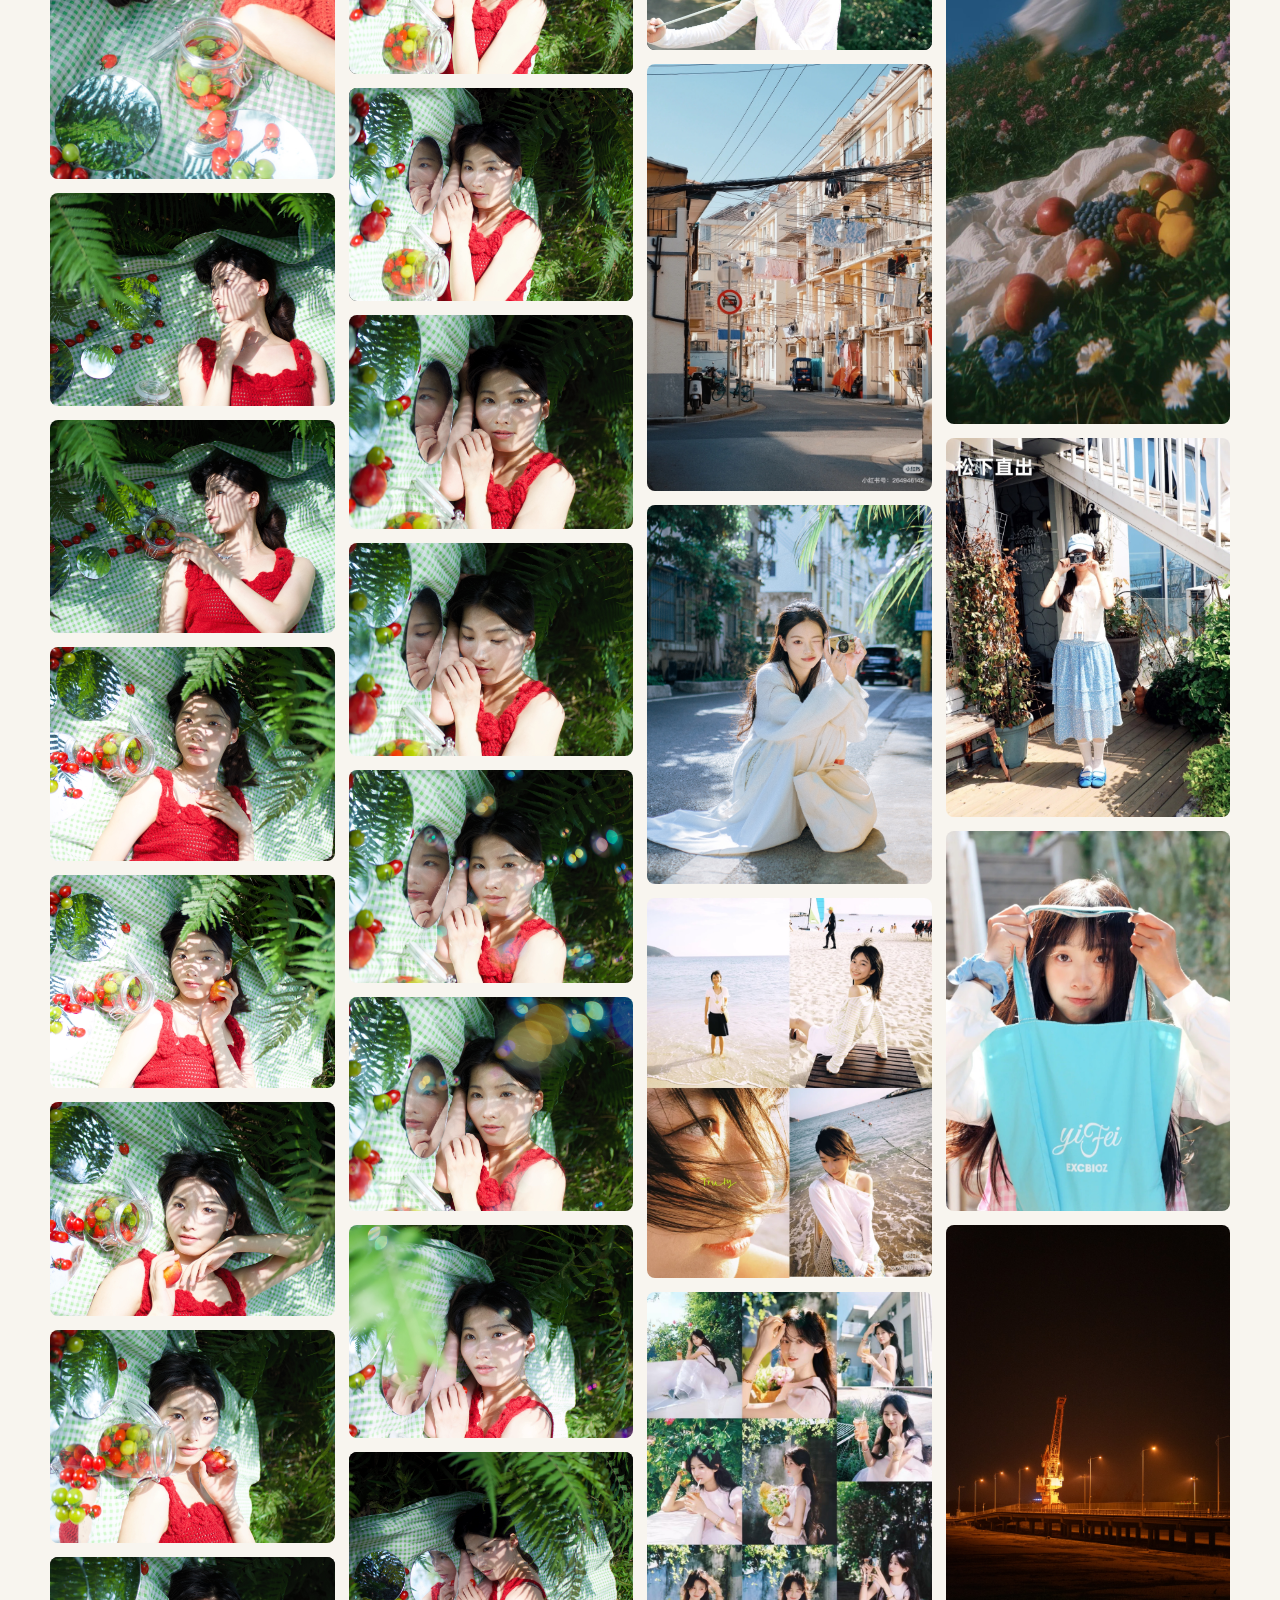
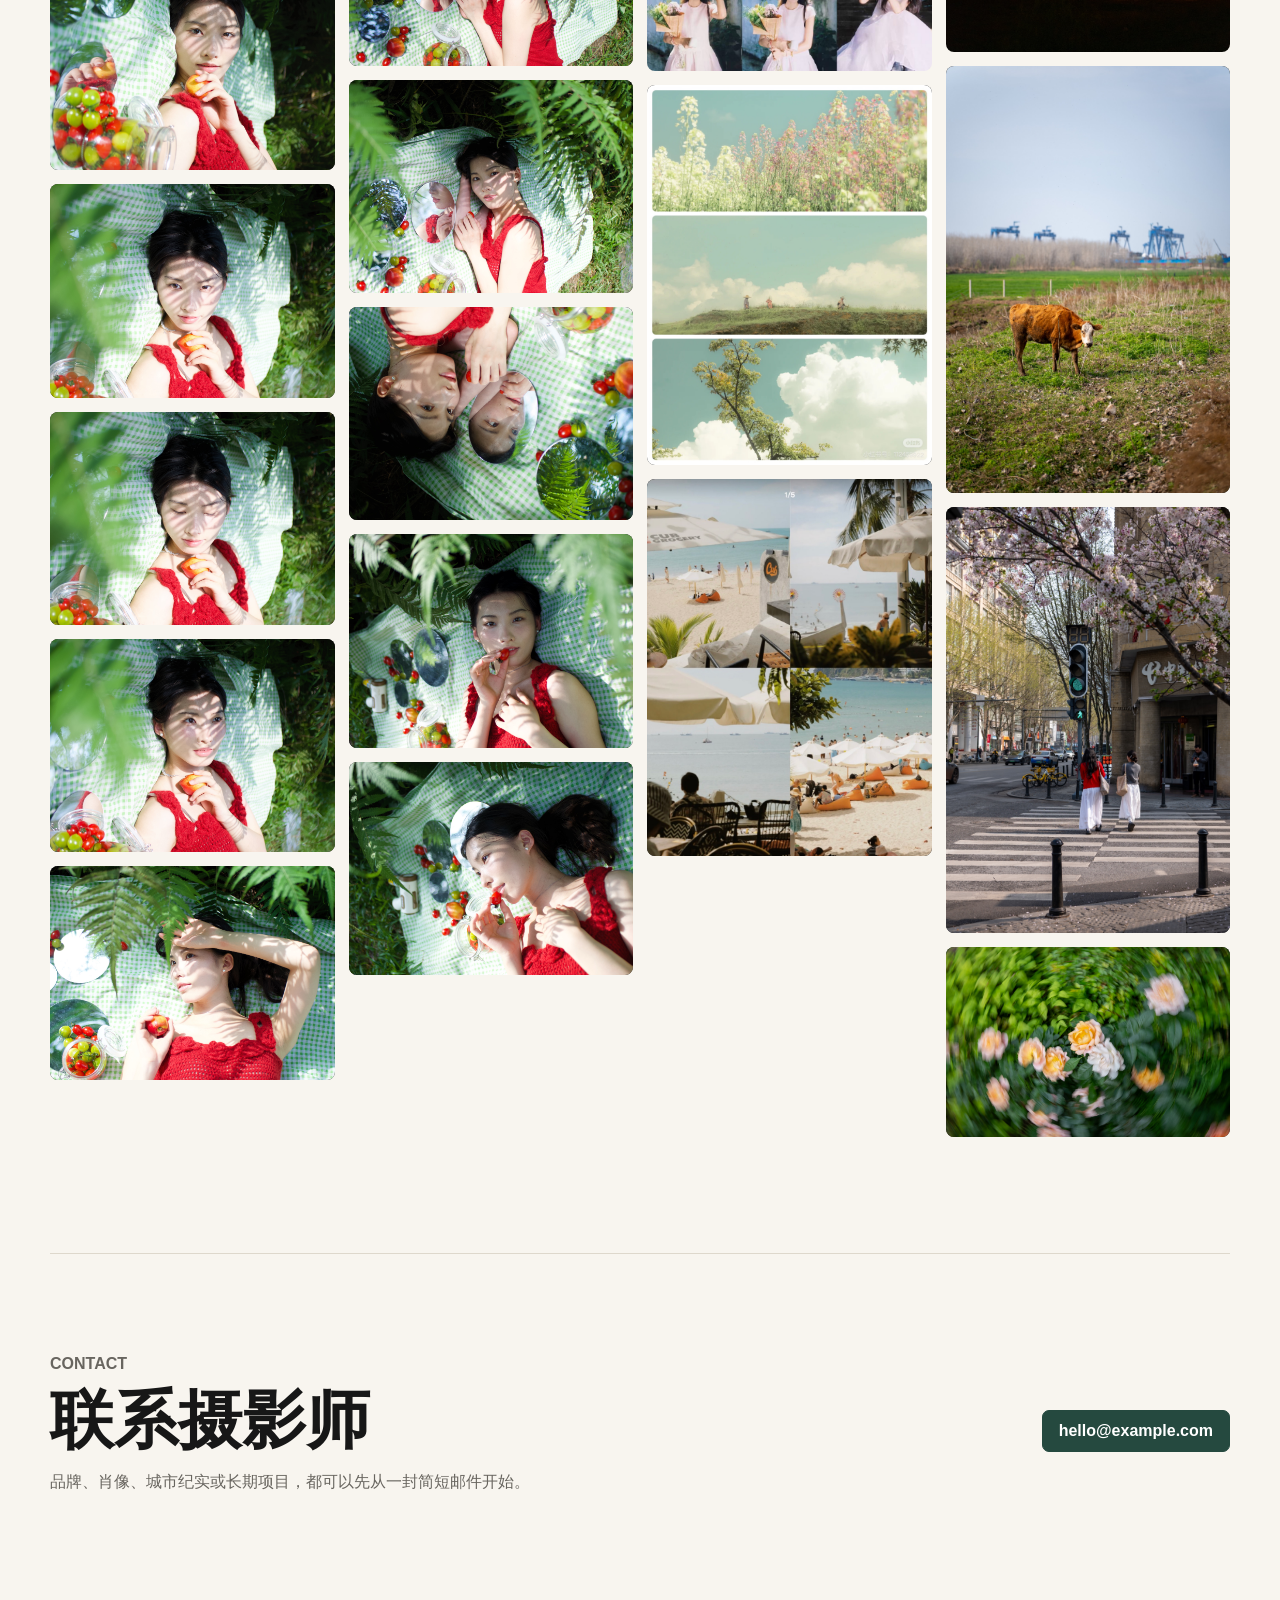
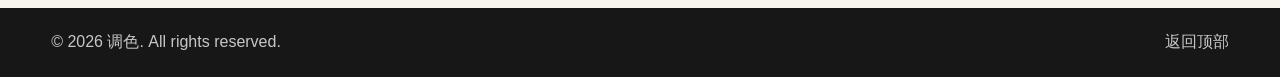
==== commit 7137f610: "Complete tone match web tool" ====
--- a/index.html
+++ b/index.html
@@ -11,7 +11,10 @@
   <body>
     <header class="site-header" data-header>
       <a class="brand" href="#top" data-brand>调色</a>
-      <nav data-nav aria-label="主导航"></nav>
+      <div class="header-links">
+        <nav data-nav aria-label="主导航"></nav>
+        <a class="tool-link" href="tone-match/">仿色工具</a>
+      </div>
     </header>
 
     <main id="top">
--- a/style.css
+++ b/style.css
@@ -77,6 +77,31 @@
   justify-content: flex-end;
   gap: clamp(14px, 2.4vw, 30px);
   font-weight: 750;
+}
+
+.header-links {
+  display: flex;
+  align-items: center;
+  justify-content: flex-end;
+  gap: clamp(14px, 2.4vw, 30px);
+  min-width: 0;
+}
+
+.tool-link {
+  flex: 0 0 auto;
+  padding: 9px 14px;
+  color: var(--ink);
+  background: rgba(255, 255, 255, 0.90);
+  border-radius: 999px;
+  font-size: 0.92rem;
+  font-weight: 850;
+  box-shadow: 0 10px 26px rgba(23, 23, 23, 0.16);
+}
+
+.site-header.is-solid .tool-link {
+  color: var(--white);
+  background: var(--deep);
+  box-shadow: none;
 }
 
 .hero {
@@ -863,6 +888,17 @@
     font-size: 0.86rem;
   }
 
+  .header-links {
+    align-items: flex-end;
+    flex-direction: column;
+    gap: 8px;
+  }
+
+  .tool-link {
+    padding: 8px 12px;
+    font-size: 0.82rem;
+  }
+
   .hero {
     min-height: 76svh;
   }
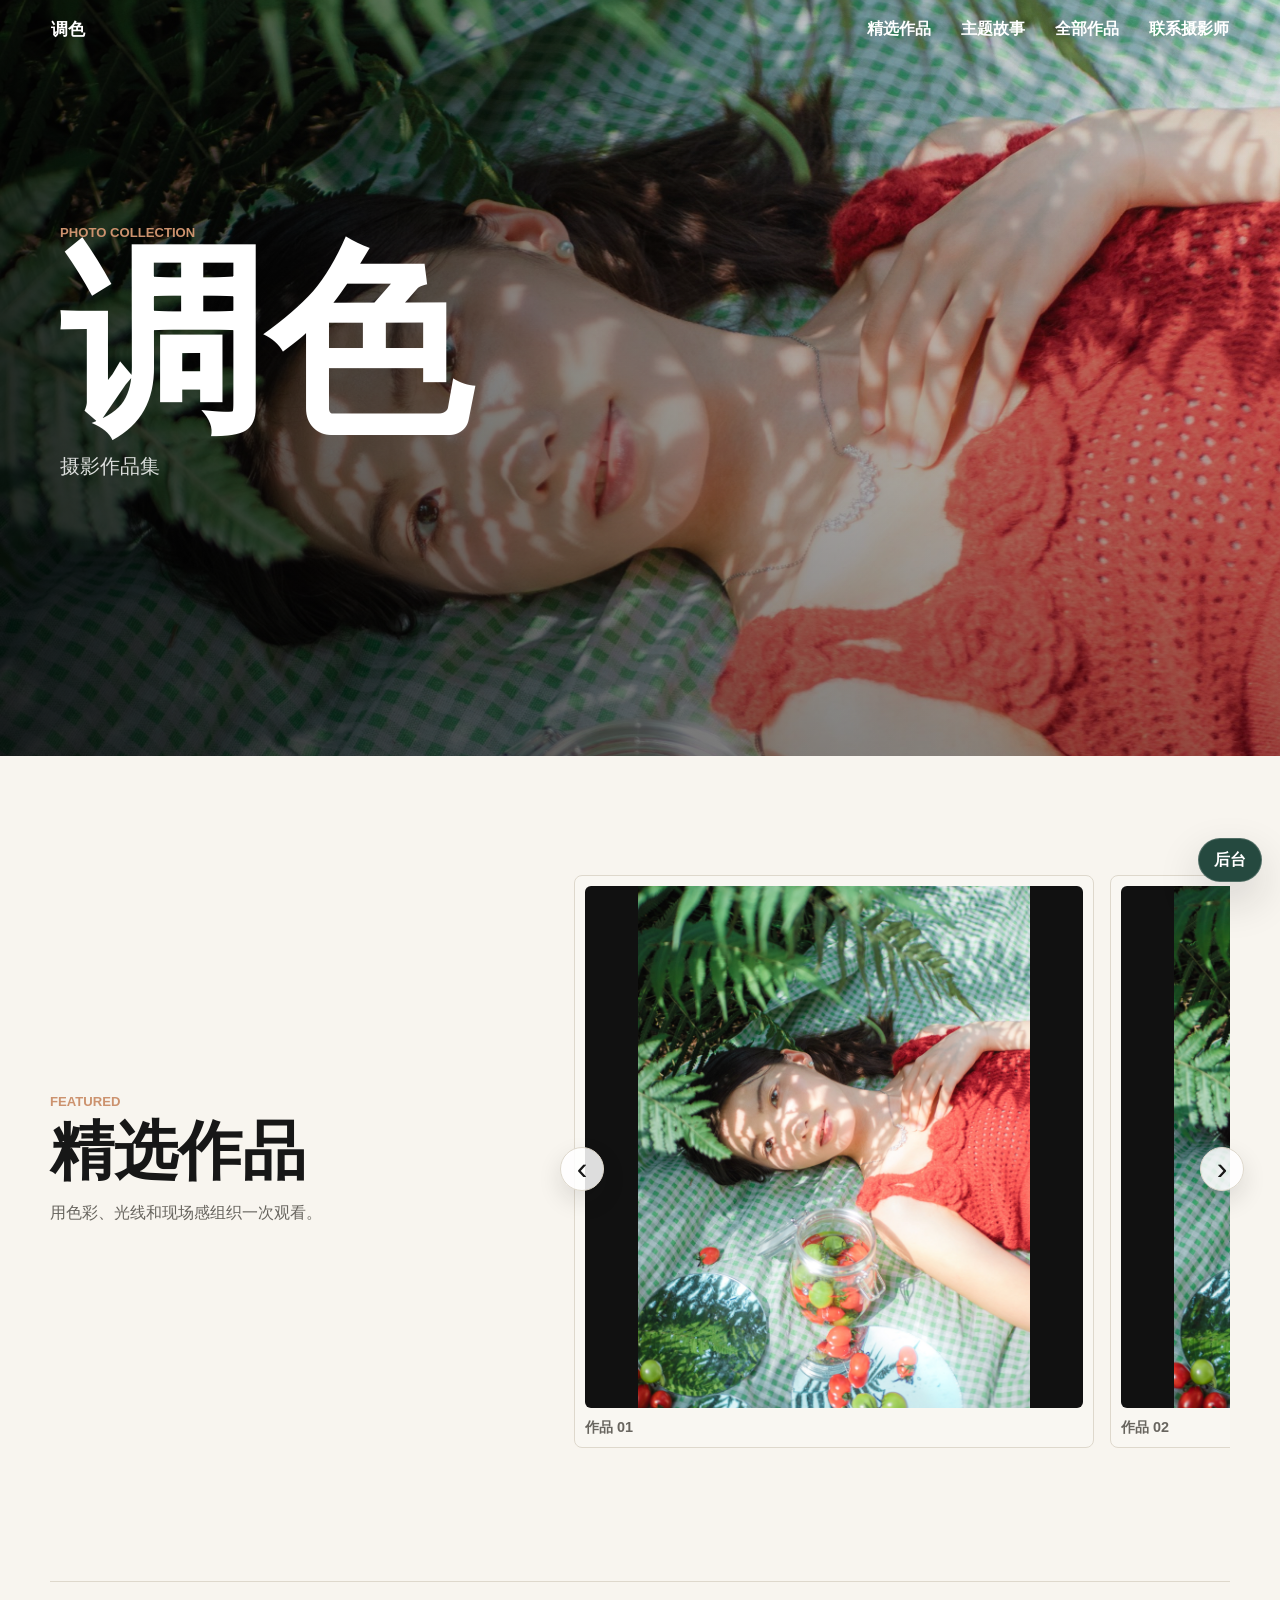
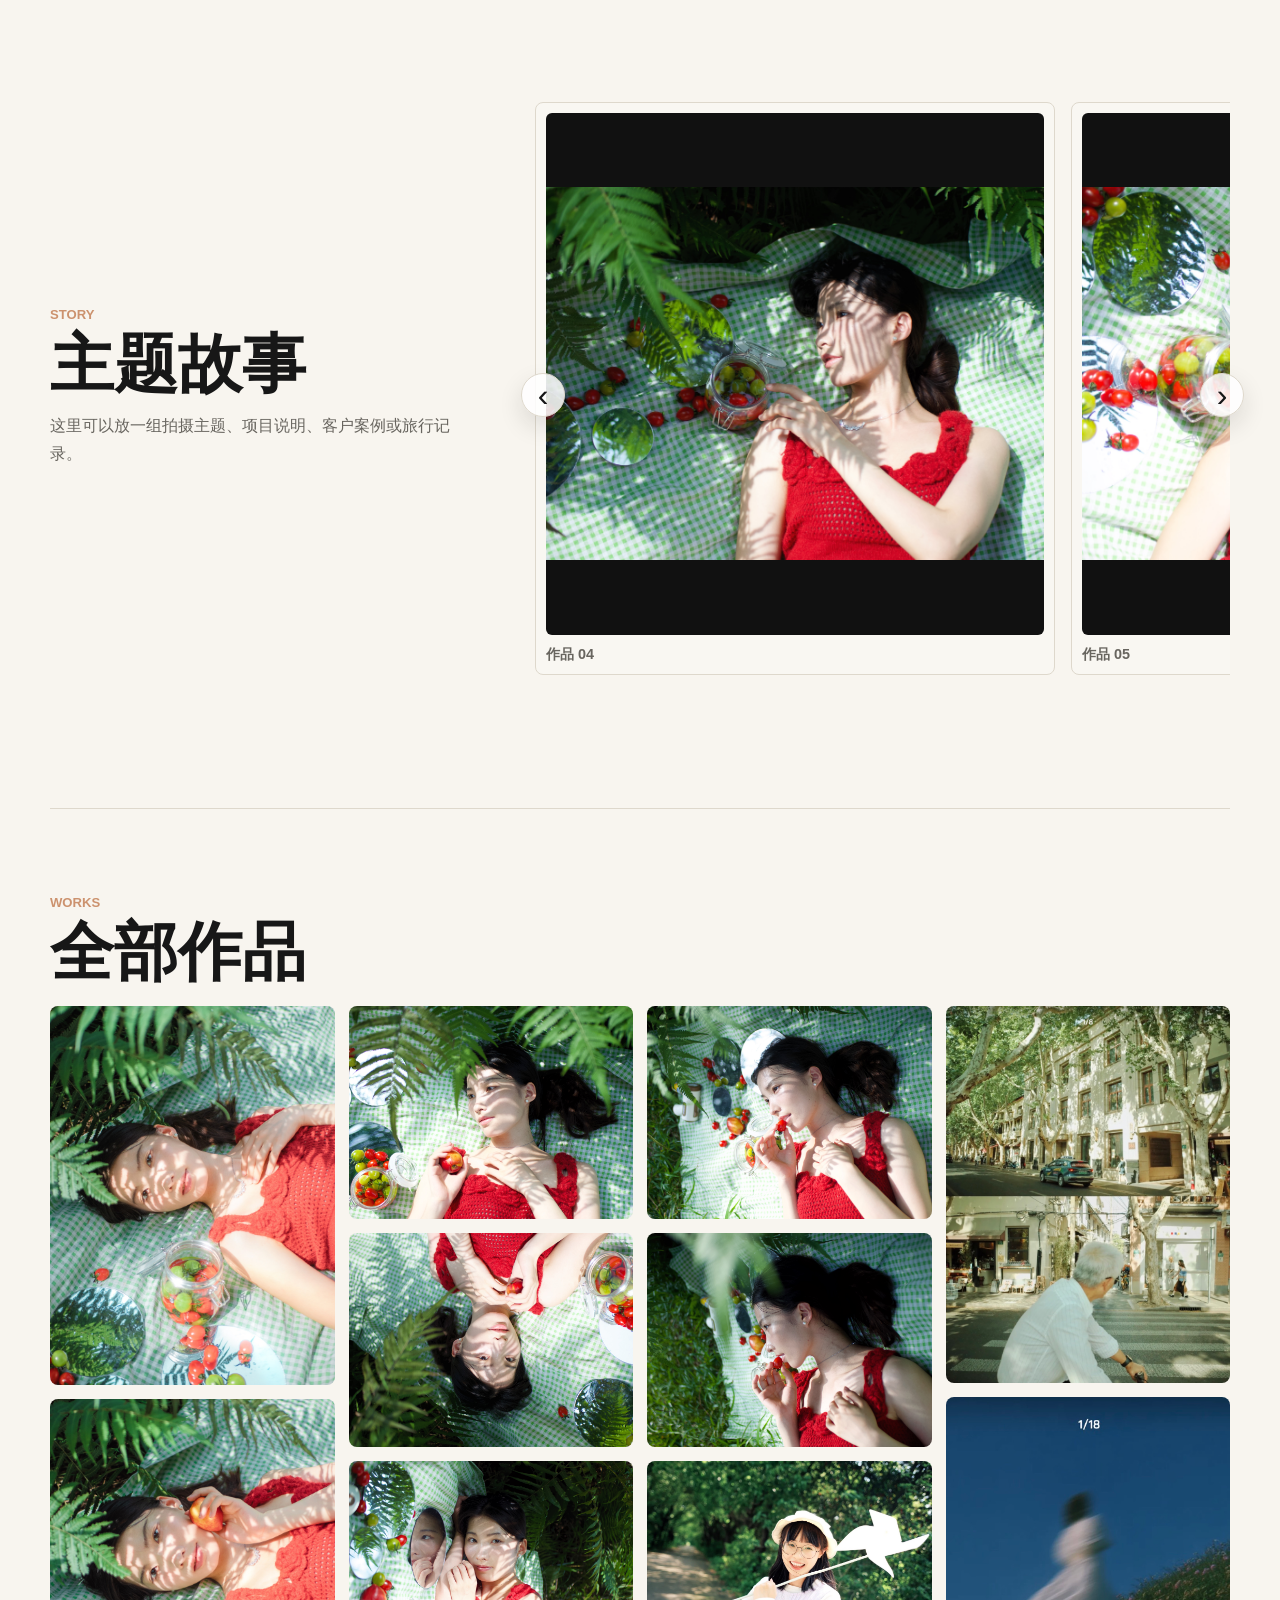
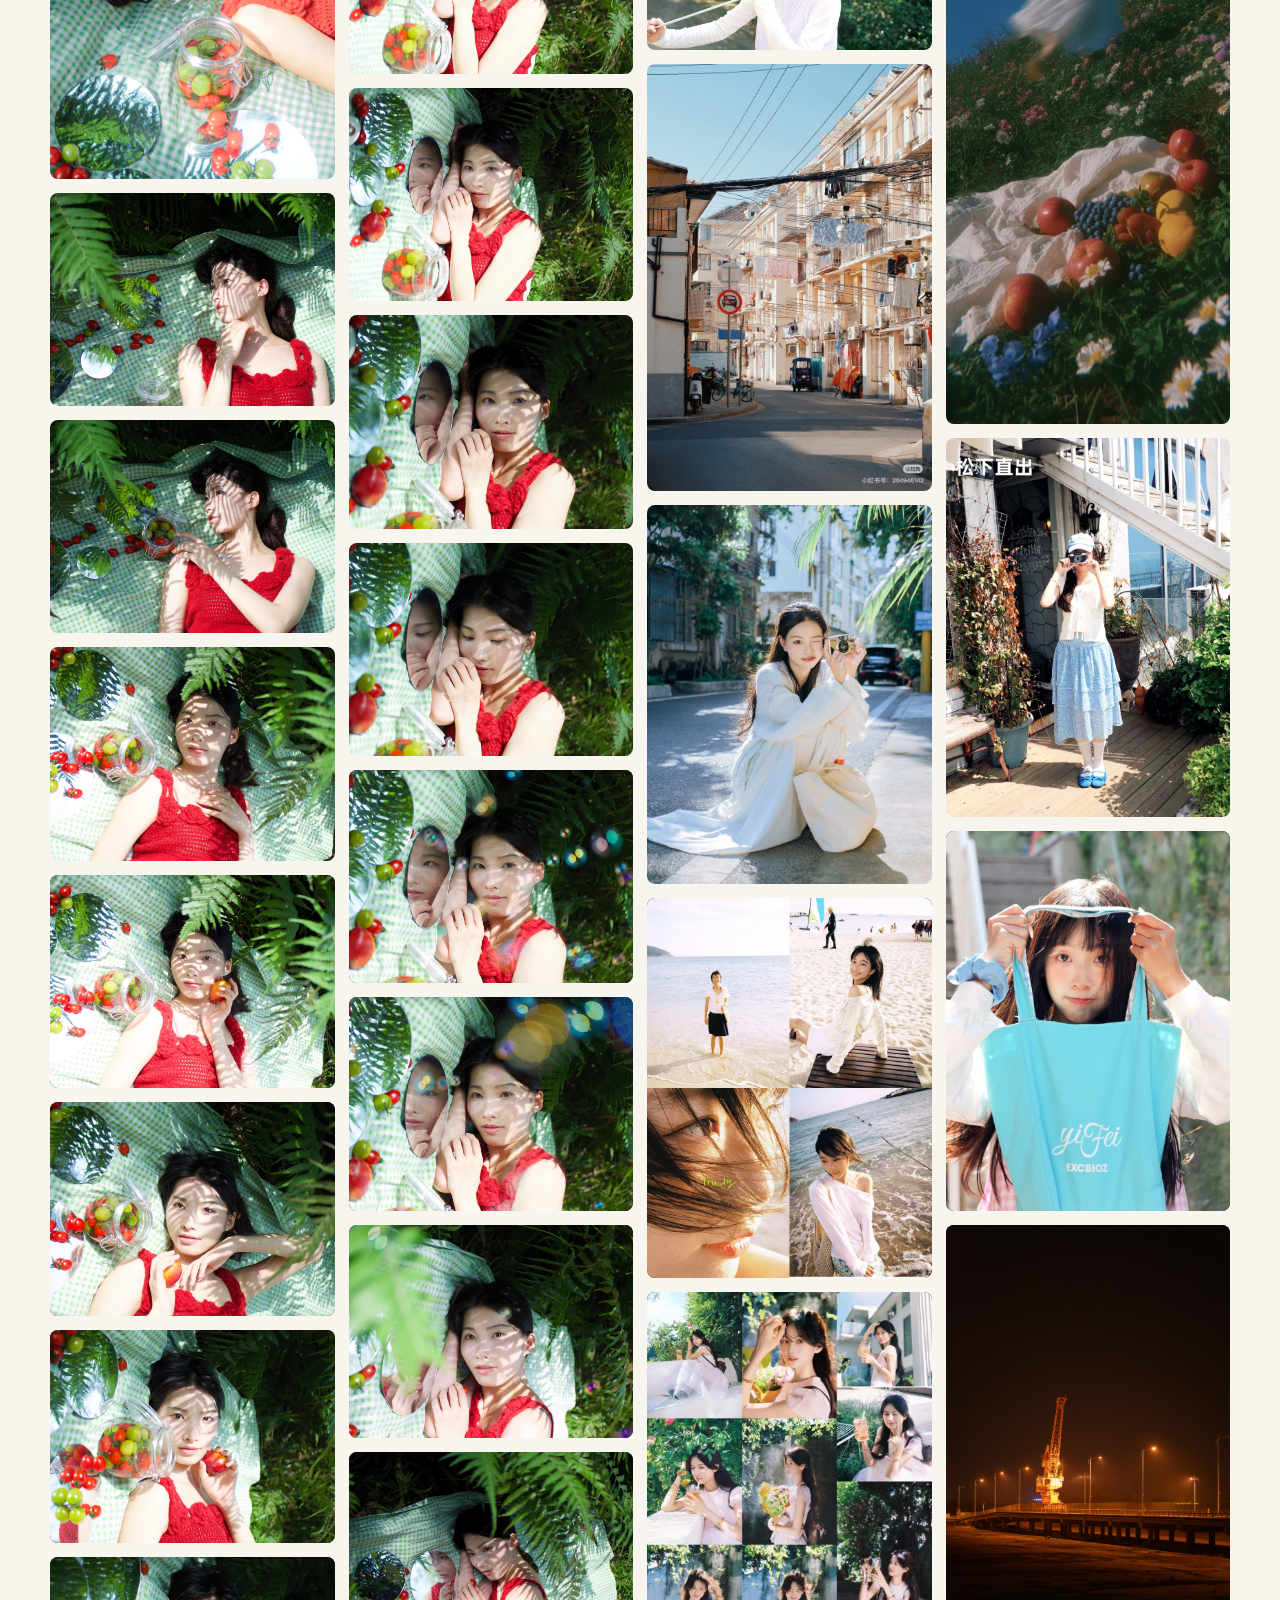
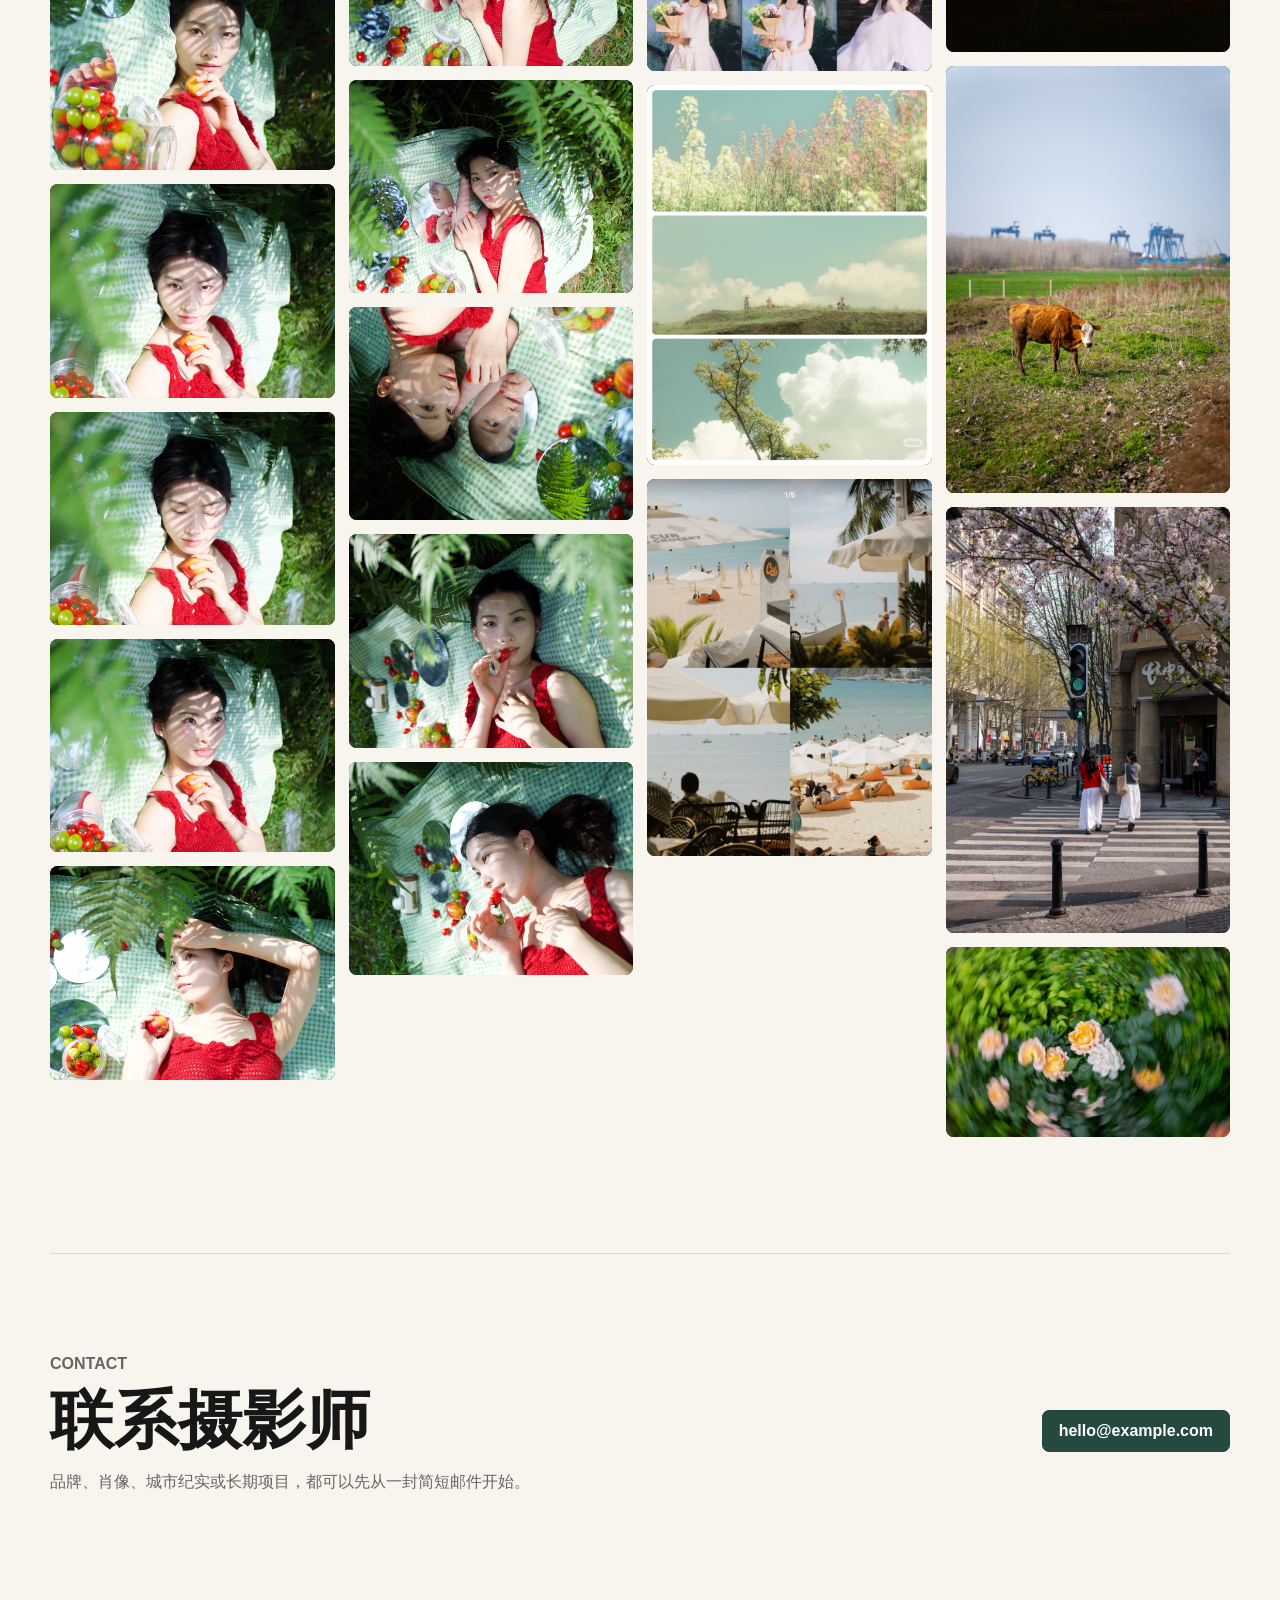
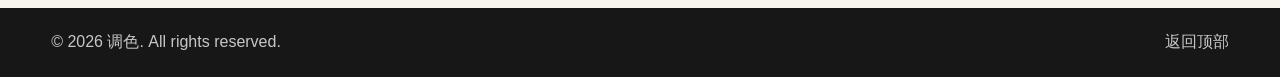
==== commit 09379e2f: "Separate tone match from portfolio site" ====
--- a/index.html
+++ b/index.html
@@ -11,10 +11,7 @@
   <body>
     <header class="site-header" data-header>
       <a class="brand" href="#top" data-brand>调色</a>
-      <div class="header-links">
-        <nav data-nav aria-label="主导航"></nav>
-        <a class="tool-link" href="tone-match/">仿色工具</a>
-      </div>
+      <nav data-nav aria-label="主导航"></nav>
     </header>
 
     <main id="top">
--- a/style.css
+++ b/style.css
@@ -77,31 +77,6 @@
   justify-content: flex-end;
   gap: clamp(14px, 2.4vw, 30px);
   font-weight: 750;
-}
-
-.header-links {
-  display: flex;
-  align-items: center;
-  justify-content: flex-end;
-  gap: clamp(14px, 2.4vw, 30px);
-  min-width: 0;
-}
-
-.tool-link {
-  flex: 0 0 auto;
-  padding: 9px 14px;
-  color: var(--ink);
-  background: rgba(255, 255, 255, 0.90);
-  border-radius: 999px;
-  font-size: 0.92rem;
-  font-weight: 850;
-  box-shadow: 0 10px 26px rgba(23, 23, 23, 0.16);
-}
-
-.site-header.is-solid .tool-link {
-  color: var(--white);
-  background: var(--deep);
-  box-shadow: none;
 }
 
 .hero {
@@ -888,17 +863,6 @@
     font-size: 0.86rem;
   }
 
-  .header-links {
-    align-items: flex-end;
-    flex-direction: column;
-    gap: 8px;
-  }
-
-  .tool-link {
-    padding: 8px 12px;
-    font-size: 0.82rem;
-  }
-
   .hero {
     min-height: 76svh;
   }
